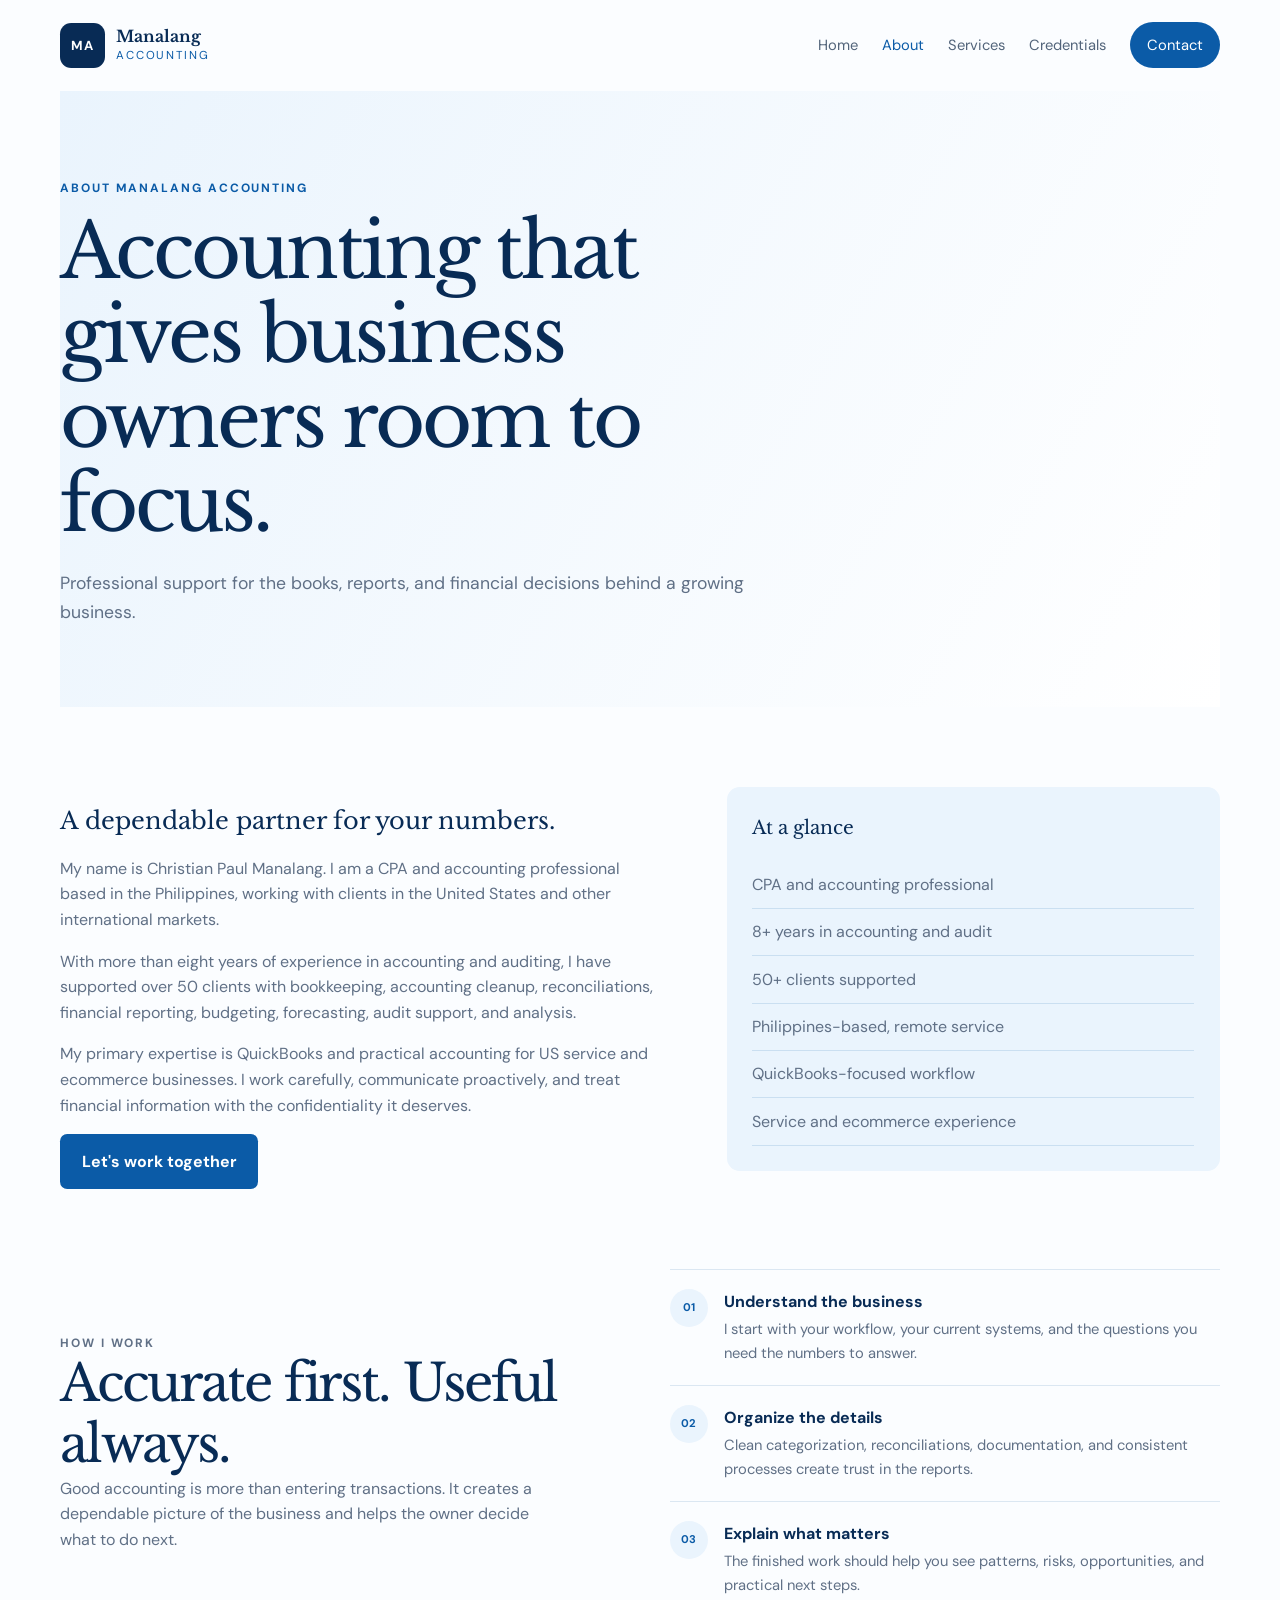
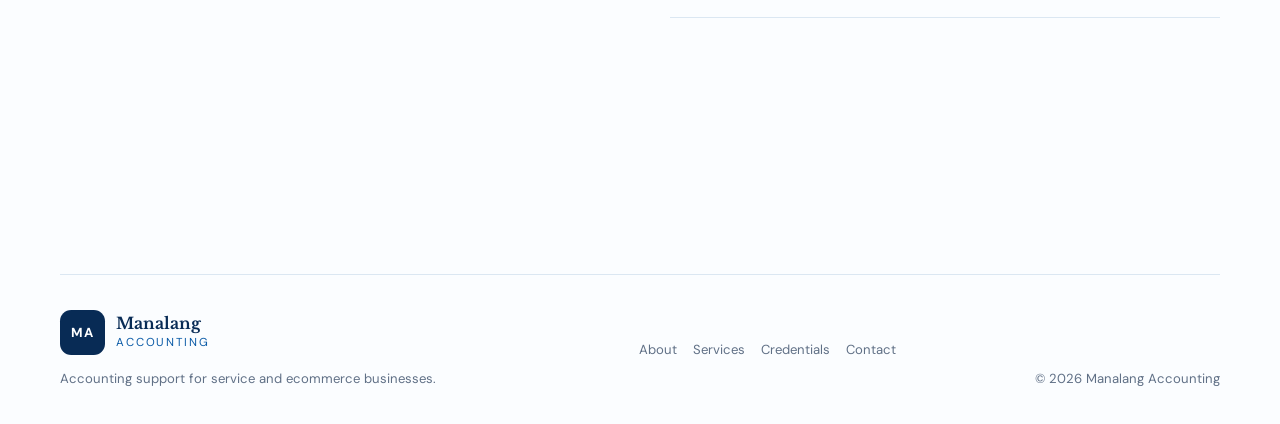
==== about.html @ b8c17df4 "Add credentials and services pages, update index and styles for improved branding and layout" ====
<!doctype html><html lang="en"><head><meta charset="utf-8"><meta name="viewport" content="width=device-width, initial-scale=1"><meta name="description" content="Learn about Christian Paul Manalang, a CPA and accounting professional serving businesses across the US and internationally."><title>About | Manalang Accounting</title><link rel="preconnect" href="https://fonts.googleapis.com"><link rel="preconnect" href="https://fonts.gstatic.com" crossorigin><link href="https://fonts.googleapis.com/css2?family=DM+Sans:wght@400;500;600;700&family=Libre+Baskerville:wght@400;700&display=swap" rel="stylesheet"><link rel="stylesheet" href="./styles.css"></head><body><header class="site-header"><a class="brand" href="./index.html"><span class="brand-mark">MA</span><span><strong>Manalang</strong><small>Accounting</small></span></a><nav class="site-nav" aria-label="Main navigation"><a href="./index.html">Home</a><a class="active" href="./about.html">About</a><a href="./services.html">Services</a><a href="./credentials.html">Credentials</a><a class="nav-cta" href="./contact.html">Contact</a></nav></header><main><section class="page-hero"><p class="eyebrow">About Manalang Accounting</p><h1>Accounting that gives business owners room to focus.</h1><p>Professional support for the books, reports, and financial decisions behind a growing business.</p></section><section class="page-content"><div class="content-grid"><div><h2>A dependable partner for your numbers.</h2><p>My name is Christian Paul Manalang. I am a CPA and accounting professional based in the Philippines, working with clients in the United States and other international markets.</p><p>With more than eight years of experience in accounting and auditing, I have supported over 50 clients with bookkeeping, accounting cleanup, reconciliations, financial reporting, budgeting, forecasting, audit support, and analysis.</p><p>My primary expertise is QuickBooks and practical accounting for US service and ecommerce businesses. I work carefully, communicate proactively, and treat financial information with the confidentiality it deserves.</p><a class="button button-primary" href="./contact.html">Let's work together</a></div><aside class="info-panel"><h3>At a glance</h3><ul class="plain-list"><li>CPA and accounting professional</li><li>8+ years in accounting and audit</li><li>50+ clients supported</li><li>Philippines-based, remote service</li><li>QuickBooks-focused workflow</li><li>Service and ecommerce experience</li></ul></aside></div><div class="feature-section"><div class="feature-copy"><p class="eyebrow">How I work</p><h2>Accurate first. Useful always.</h2><p>Good accounting is more than entering transactions. It creates a dependable picture of the business and helps the owner decide what to do next.</p></div><div class="feature-list"><div><span class="feature-icon">01</span><div><h3>Understand the business</h3><p>I start with your workflow, your current systems, and the questions you need the numbers to answer.</p></div></div><div><span class="feature-icon">02</span><div><h3>Organize the details</h3><p>Clean categorization, reconciliations, documentation, and consistent processes create trust in the reports.</p></div></div><div><span class="feature-icon">03</span><div><h3>Explain what matters</h3><p>The finished work should help you see patterns, risks, opportunities, and practical next steps.</p></div></div></div></div></section></main><footer class="site-footer"><div><a class="brand footer-brand" href="./index.html"><span class="brand-mark">MA</span><span><strong>Manalang</strong><small>Accounting</small></span></a><p>Accounting support for service and ecommerce businesses.</p></div><div class="footer-links"><a href="./about.html">About</a><a href="./services.html">Services</a><a href="./credentials.html">Credentials</a><a href="./contact.html">Contact</a></div><p class="copyright">&#169; 2026 Manalang Accounting</p></footer></body></html>
---- styles.css ----
:root{--navy:#082b55;--blue:#0b5ba7;--sky:#eaf4fd;--ink:#14253a;--muted:#607086;--line:#dbe7f2;--white:#fff;--gold:#e6b65c;--shadow:0 18px 50px rgba(21,69,112,.12)}
*{box-sizing:border-box}html{scroll-behavior:smooth}body{margin:0;color:var(--ink);background:#fbfdff;font-family:"DM Sans",sans-serif;line-height:1.6}a{color:inherit;text-decoration:none}img{display:block;max-width:100%}.site-header,main,.site-footer{width:min(1160px,calc(100% - 2rem));margin:0 auto}.site-header{display:flex;align-items:center;justify-content:space-between;gap:2rem;padding:1.4rem 0;position:relative;z-index:2}.brand{display:flex;align-items:center;gap:.7rem;color:var(--navy)}.brand-mark{display:grid;place-items:center;width:2.8rem;height:2.8rem;border-radius:.7rem;background:var(--navy);color:white;font-size:.82rem;font-weight:700;letter-spacing:.04em}.brand strong,.brand small{display:block;line-height:1.1}.brand strong{font-family:"Libre Baskerville",serif;font-size:1rem}.brand small{font-size:.72rem;letter-spacing:.16em;text-transform:uppercase;color:var(--blue);margin-top:.3rem}.site-nav{display:flex;align-items:center;gap:1.5rem;color:#52647a;font-size:.92rem}.site-nav a:hover,.site-nav a.active{color:var(--blue)}.site-nav .nav-cta{background:var(--blue);color:white;padding:.7rem 1.05rem;border-radius:999px}.eyebrow{margin:0 0 .75rem;color:var(--blue);font-size:.75rem;font-weight:700;letter-spacing:.16em;text-transform:uppercase}.hero{display:grid;grid-template-columns:1.05fr .95fr;gap:5rem;align-items:center;min-height:650px;padding:4rem 0}.hero h1,.section-intro h2,.feature-copy h2,.cta-section h2,.page-hero h1{font-family:"Libre Baskerville",serif;font-weight:400;line-height:1.1;letter-spacing:-.04em;color:var(--navy);margin:.2rem 0 1.35rem}.hero h1{font-size:clamp(3rem,6vw,5.5rem);max-width:10ch}.hero-lede{max-width:54ch;color:var(--muted);font-size:1.1rem}.actions{display:flex;align-items:center;gap:1.4rem;margin:2rem 0}.button{display:inline-flex;justify-content:center;align-items:center;padding:.9rem 1.35rem;border-radius:.45rem;font-weight:700;transition:transform .2s,box-shadow .2s}.button:hover{transform:translateY(-2px);box-shadow:0 8px 20px rgba(11,91,167,.2)}.button-primary{background:var(--blue);color:white}.button-light{background:white;color:var(--navy)}.text-link{color:var(--blue);font-weight:700}.text-link span{margin-left:.35rem}.stat-row{display:flex;gap:2rem;margin-top:3rem}.stat-row strong{display:block;color:var(--navy);font-family:"Libre Baskerville",serif;font-size:1.7rem}.stat-row span{display:block;max-width:115px;color:var(--muted);font-size:.78rem;line-height:1.35}.hero-visual{position:relative;min-height:520px;border-radius:1.2rem;background:linear-gradient(145deg,#dff0fc,#b8dbf3);overflow:hidden}.hero-visual:before{content:"";position:absolute;inset:1.2rem;border:1px solid rgba(255,255,255,.7);border-radius:.8rem}.hero-visual img{position:absolute;right:4%;bottom:0;width:90%;height:96%;object-fit:cover;object-position:center top;mix-blend-mode:multiply;filter:saturate(.9)}.hero-glow{position:absolute;width:20rem;height:20rem;right:-4rem;top:-4rem;border-radius:50%;background:rgba(255,255,255,.55)}.hero-note{position:absolute;left:1.4rem;bottom:1.4rem;display:flex;gap:.75rem;align-items:flex-start;width:min(310px,calc(100% - 2.8rem));padding:1rem;background:rgba(255,255,255,.92);border-radius:.65rem;box-shadow:var(--shadow)}.note-dot{width:.65rem;height:.65rem;flex:none;margin-top:.35rem;border-radius:50%;background:var(--gold)}.hero-note strong,.hero-note small{display:block}.hero-note strong{font-size:.85rem;color:var(--navy)}.hero-note small{margin-top:.2rem;color:var(--muted);font-size:.75rem}.trust-band{border-top:1px solid var(--line);border-bottom:1px solid var(--line);padding:1.4rem 0;display:flex;justify-content:space-between;gap:2rem;align-items:center}.trust-band p{margin:0;color:var(--muted);font-size:.82rem}.trust-band div{display:flex;gap:2rem;flex-wrap:wrap;color:#7b8da1;font-weight:700}.section-block{padding:8rem 0 4rem}.section-intro{display:grid;grid-template-columns:1fr 1.25fr 1fr;gap:2rem;align-items:end;margin-bottom:2.2rem}.section-intro h2,.feature-copy h2,.cta-section h2{font-size:clamp(2rem,4vw,3.4rem);margin:0;max-width:14ch}.section-intro>p:last-child,.feature-copy>p{color:var(--muted);margin:0}.card-grid{display:grid;gap:1rem}.three-up{grid-template-columns:repeat(3,1fr)}.service-card{position:relative;padding:1.55rem;border:1px solid var(--line);border-radius:.75rem;background:white;box-shadow:0 7px 24px rgba(40,89,133,.04);transition:transform .2s,box-shadow .2s}.service-card:hover{transform:translateY(-4px);box-shadow:var(--shadow)}.card-number{color:var(--gold);font-size:.75rem;font-weight:700;letter-spacing:.12em}.service-card h3{margin:2.5rem 0 .6rem;color:var(--navy);font-family:"Libre Baskerville",serif;font-size:1.25rem;font-weight:400}.service-card p,.feature-list p{color:var(--muted);font-size:.92rem}.card-arrow{display:block;margin-top:1.5rem;color:var(--blue);font-size:1.4rem}.feature-section{display:grid;grid-template-columns:.95fr 1.05fr;gap:7rem;align-items:center;padding:5rem 0 8rem}.feature-list>div{display:flex;gap:1rem;padding:1.2rem 0;border-bottom:1px solid var(--line)}.feature-list>div:first-child{border-top:1px solid var(--line)}.feature-icon{display:grid;place-items:center;flex:none;width:2.4rem;height:2.4rem;background:var(--sky);color:var(--blue);border-radius:50%;font-size:.7rem;font-weight:700}.feature-list h3{margin:0;color:var(--navy);font-size:1rem}.feature-list p{margin:.25rem 0 0}.cta-section{display:flex;align-items:center;justify-content:space-between;gap:2rem;padding:3rem 3.5rem;margin-bottom:6rem;border-radius:1rem;background:var(--navy);color:white}.cta-section h2{color:white;margin-bottom:0}.site-footer{display:grid;grid-template-columns:1.5fr 1fr auto;gap:2rem;padding:2.2rem 0;border-top:1px solid var(--line);color:var(--muted);font-size:.82rem}.footer-brand{color:var(--navy)}.footer-brand+.footer-brand{}.site-footer p{margin:.8rem 0 0}.footer-links{display:flex;gap:1rem;align-items:center;flex-wrap:wrap}.footer-links a:hover{color:var(--blue)}.copyright{align-self:end;text-align:right}.page-hero{padding:5.5rem 0 4rem;background:linear-gradient(120deg,var(--sky),#fff)}.page-hero h1{font-size:clamp(2.8rem,6vw,5rem);max-width:11ch}.page-hero p:last-child{max-width:58ch;color:var(--muted);font-size:1.1rem}.page-content{padding:5rem 0 8rem}.content-grid{display:grid;grid-template-columns:1.1fr .9fr;gap:4rem;align-items:start}.content-grid h2,.page-content h2{font-family:"Libre Baskerville",serif;color:var(--navy);font-weight:400;line-height:1.2}.content-grid p,.page-content p{color:var(--muted)}.info-panel{padding:1.6rem;background:var(--sky);border-radius:.8rem}.info-panel h3{margin-top:0;color:var(--navy);font-family:"Libre Baskerville",serif;font-weight:400}.plain-list{padding:0;margin:0;list-style:none}.plain-list li{padding:.65rem 0;border-bottom:1px solid rgba(11,91,167,.14);color:var(--muted)}.service-detail{display:grid;grid-template-columns:repeat(2,1fr);gap:1rem;margin-top:2rem}.service-detail article{padding:1.5rem;border:1px solid var(--line);border-radius:.7rem;background:white}.service-detail h3{color:var(--navy);margin-top:0;font-family:"Libre Baskerville",serif;font-weight:400}.service-detail p{margin-bottom:0}.credentials-grid{display:grid;grid-template-columns:repeat(2,1fr);gap:1rem}.credential-card{padding:1.5rem;border:1px solid var(--line);border-radius:.7rem;background:white}.credential-card img{width:150px;height:100px;object-fit:contain;object-position:left center;margin-bottom:1rem}.credential-card h3{margin:.2rem 0;color:var(--navy);font-family:"Libre Baskerville",serif;font-weight:400}.credential-card p{font-size:.9rem;color:var(--muted)}.credential-card a{color:var(--blue);font-weight:700;font-size:.9rem}.contact-layout{display:grid;grid-template-columns:1fr 1fr;gap:2rem}.contact-box{padding:2rem;background:var(--navy);border-radius:1rem;color:white}.contact-box h2{color:white;font-family:"Libre Baskerville",serif;font-weight:400}.contact-box p{color:rgba(255,255,255,.75)}.contact-details{margin:2rem 0 0;padding:0;list-style:none}.contact-details li{padding:.75rem 0;border-bottom:1px solid rgba(255,255,255,.16)}.contact-details strong{display:block;color:var(--gold);font-size:.72rem;letter-spacing:.13em;text-transform:uppercase}.contact-details a{color:white}.contact-steps{padding:1rem 0}.contact-steps div{display:flex;gap:1rem;padding:1rem 0;border-bottom:1px solid var(--line)}.contact-steps b{color:var(--blue)}.contact-steps p{margin:0}.contact-steps strong{color:var(--navy)}@media(max-width:800px){.site-header{align-items:flex-start;flex-direction:column}.site-nav{gap:.8rem;flex-wrap:wrap}.hero,.content-grid,.contact-layout,.feature-section{grid-template-columns:1fr;gap:2rem}.hero{padding-top:2rem}.hero-visual{min-height:430px}.section-intro{grid-template-columns:1fr;gap:.8rem}.three-up,.credentials-grid,.service-detail{grid-template-columns:1fr}.feature-section{padding:4rem 0 6rem}.cta-section{align-items:flex-start;flex-direction:column;padding:2rem}.site-footer{grid-template-columns:1fr}.copyright{text-align:left}.trust-band{align-items:flex-start;flex-direction:column}}@media(max-width:520px){.site-header,main,.site-footer{width:min(100% - 1.25rem,1160px)}.site-nav{font-size:.82rem}.site-nav .nav-cta{padding:.55rem .8rem}.stat-row{gap:1rem}.stat-row span{font-size:.7rem}.hero h1{font-size:2.9rem}.hero-visual{min-height:360px}}
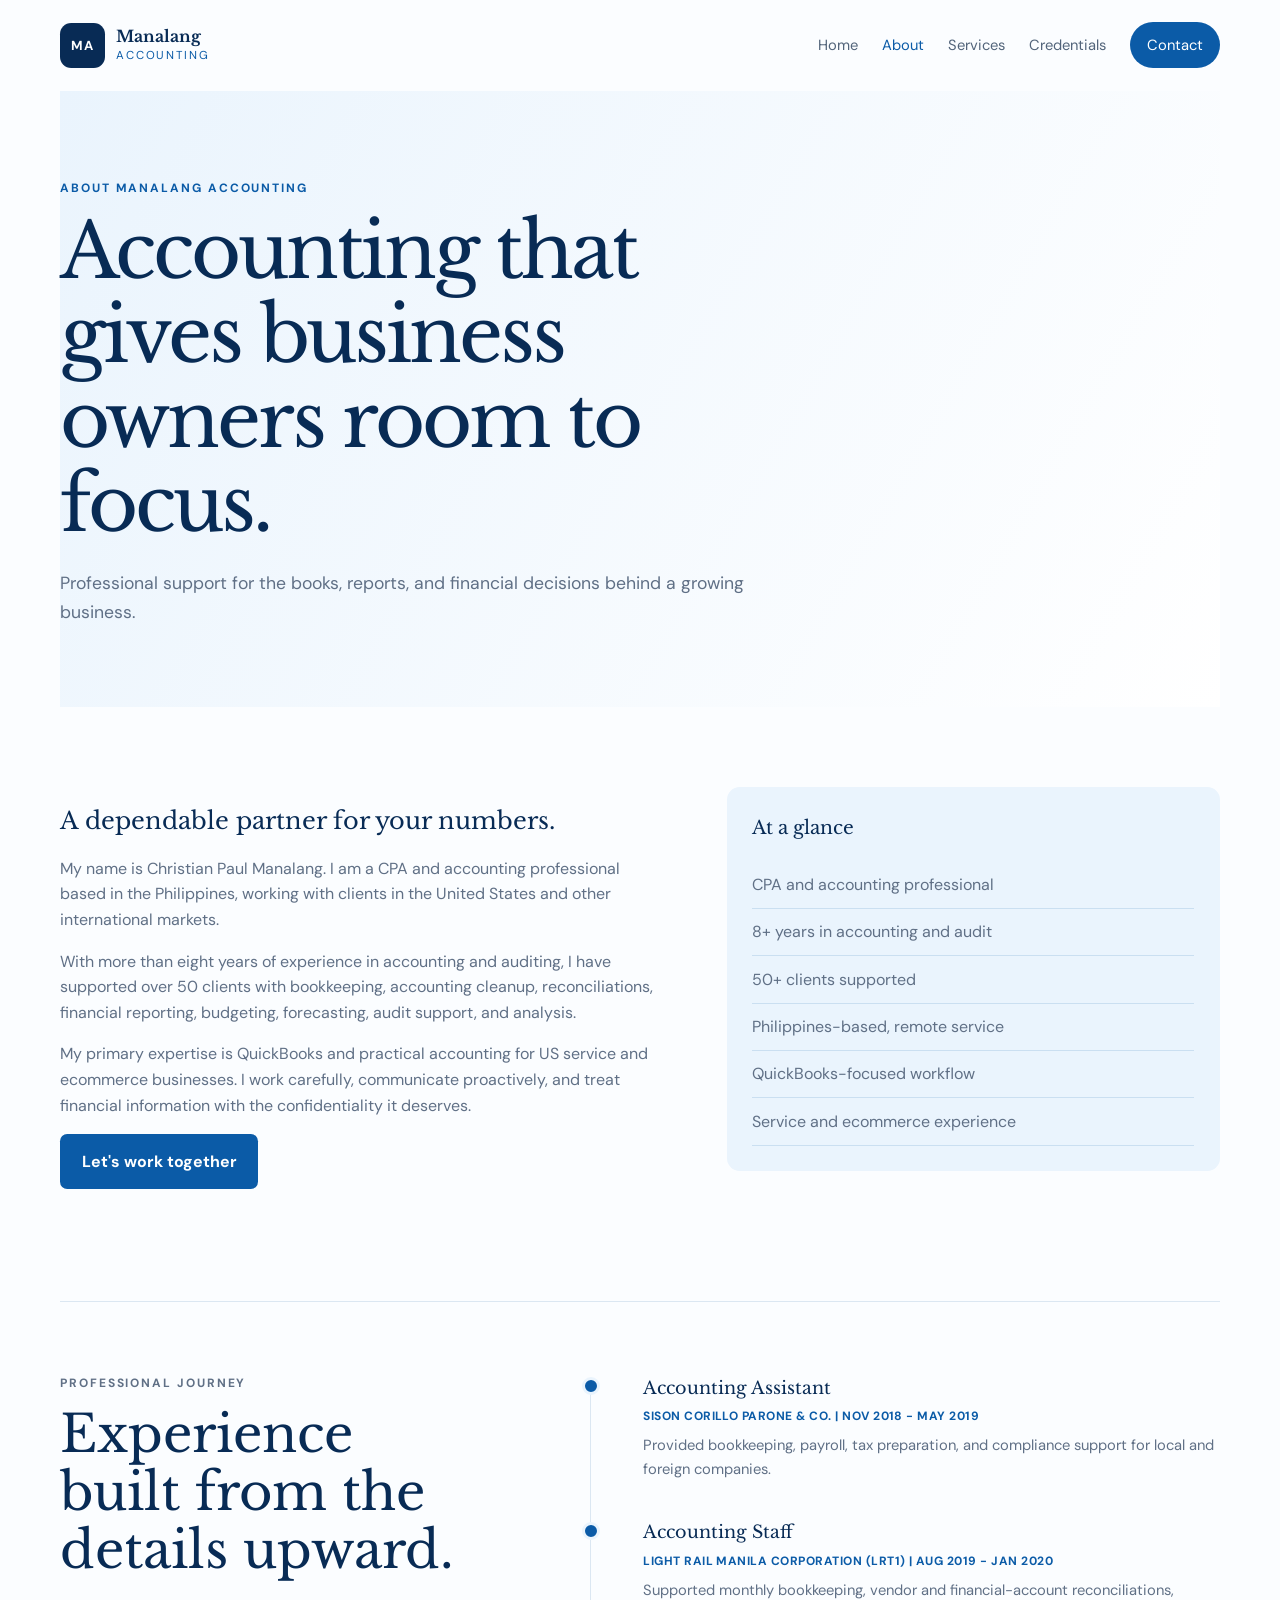
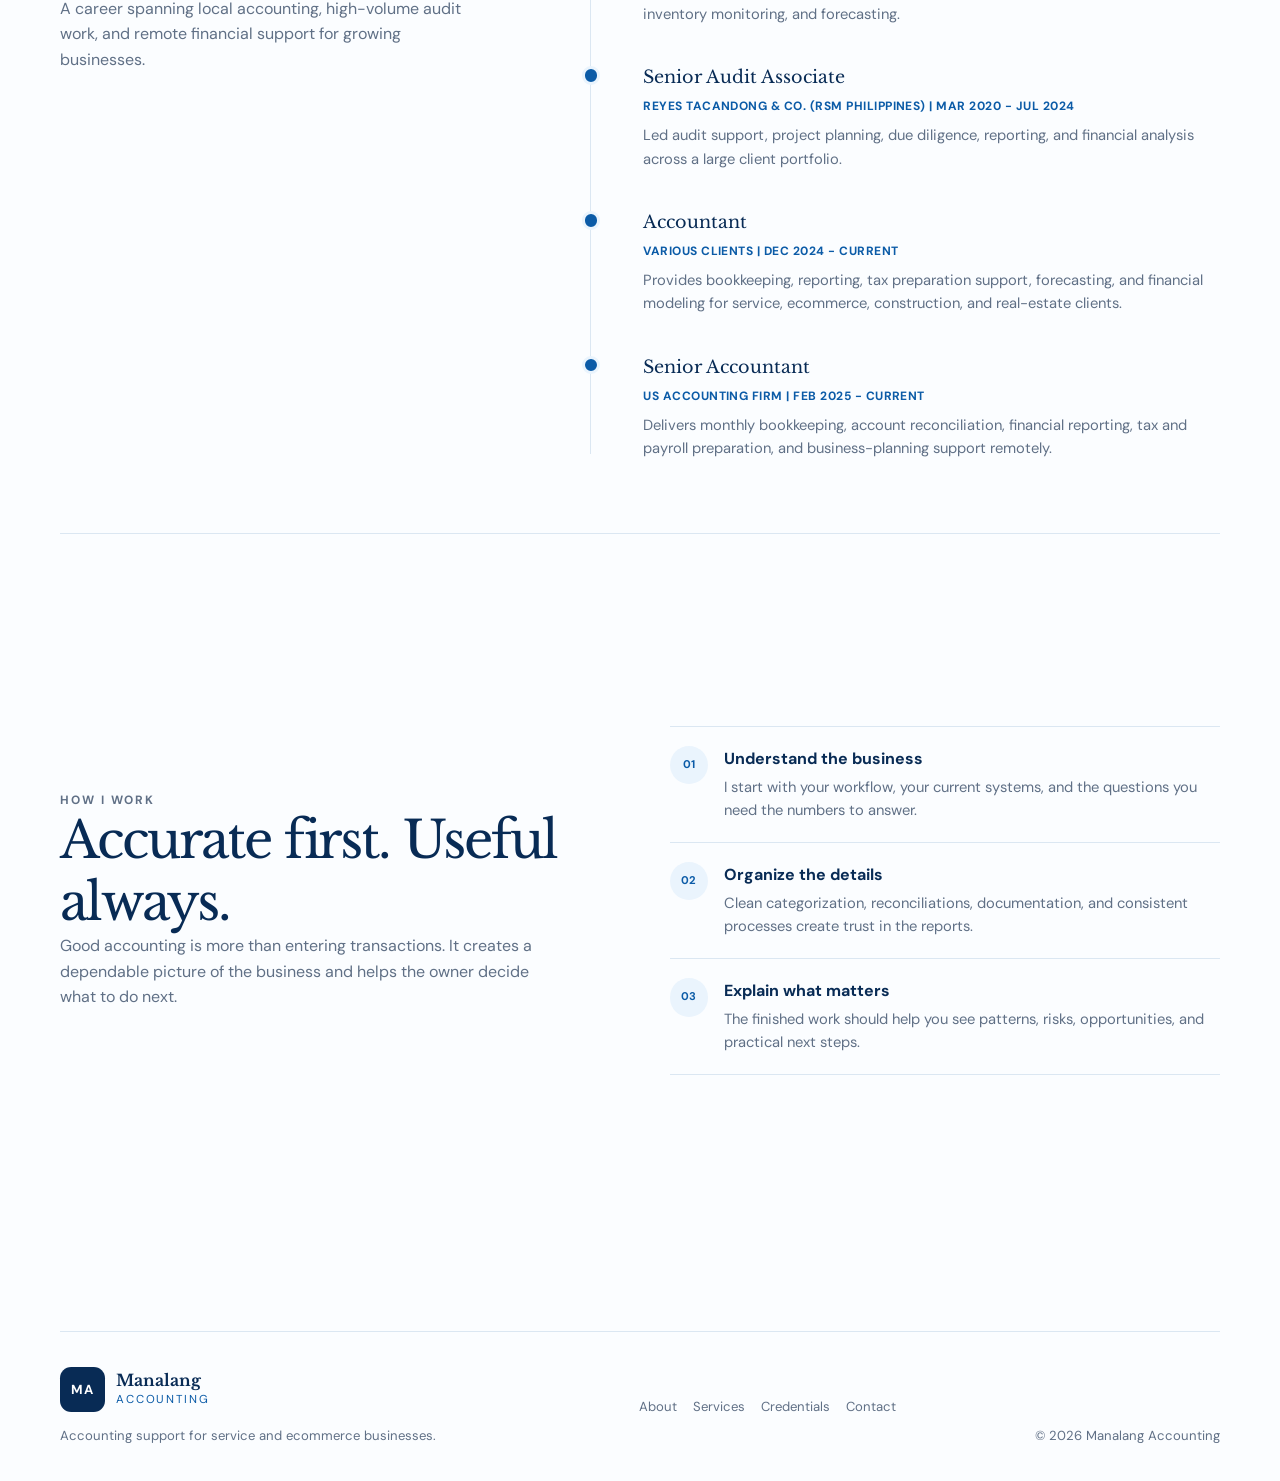
==== commit 4cffdcab: "Add professional journey and FAQ sections with corresponding styles for improved user experience" ====
--- a/about.html
+++ b/about.html
@@ -1 +1,114 @@
-<!doctype html><html lang="en"><head><meta charset="utf-8"><meta name="viewport" content="width=device-width, initial-scale=1"><meta name="description" content="Learn about Christian Paul Manalang, a CPA and accounting professional serving businesses across the US and internationally."><title>About | Manalang Accounting</title><link rel="preconnect" href="https://fonts.googleapis.com"><link rel="preconnect" href="https://fonts.gstatic.com" crossorigin><link href="https://fonts.googleapis.com/css2?family=DM+Sans:wght@400;500;600;700&family=Libre+Baskerville:wght@400;700&display=swap" rel="stylesheet"><link rel="stylesheet" href="./styles.css"></head><body><header class="site-header"><a class="brand" href="./index.html"><span class="brand-mark">MA</span><span><strong>Manalang</strong><small>Accounting</small></span></a><nav class="site-nav" aria-label="Main navigation"><a href="./index.html">Home</a><a class="active" href="./about.html">About</a><a href="./services.html">Services</a><a href="./credentials.html">Credentials</a><a class="nav-cta" href="./contact.html">Contact</a></nav></header><main><section class="page-hero"><p class="eyebrow">About Manalang Accounting</p><h1>Accounting that gives business owners room to focus.</h1><p>Professional support for the books, reports, and financial decisions behind a growing business.</p></section><section class="page-content"><div class="content-grid"><div><h2>A dependable partner for your numbers.</h2><p>My name is Christian Paul Manalang. I am a CPA and accounting professional based in the Philippines, working with clients in the United States and other international markets.</p><p>With more than eight years of experience in accounting and auditing, I have supported over 50 clients with bookkeeping, accounting cleanup, reconciliations, financial reporting, budgeting, forecasting, audit support, and analysis.</p><p>My primary expertise is QuickBooks and practical accounting for US service and ecommerce businesses. I work carefully, communicate proactively, and treat financial information with the confidentiality it deserves.</p><a class="button button-primary" href="./contact.html">Let's work together</a></div><aside class="info-panel"><h3>At a glance</h3><ul class="plain-list"><li>CPA and accounting professional</li><li>8+ years in accounting and audit</li><li>50+ clients supported</li><li>Philippines-based, remote service</li><li>QuickBooks-focused workflow</li><li>Service and ecommerce experience</li></ul></aside></div><div class="feature-section"><div class="feature-copy"><p class="eyebrow">How I work</p><h2>Accurate first. Useful always.</h2><p>Good accounting is more than entering transactions. It creates a dependable picture of the business and helps the owner decide what to do next.</p></div><div class="feature-list"><div><span class="feature-icon">01</span><div><h3>Understand the business</h3><p>I start with your workflow, your current systems, and the questions you need the numbers to answer.</p></div></div><div><span class="feature-icon">02</span><div><h3>Organize the details</h3><p>Clean categorization, reconciliations, documentation, and consistent processes create trust in the reports.</p></div></div><div><span class="feature-icon">03</span><div><h3>Explain what matters</h3><p>The finished work should help you see patterns, risks, opportunities, and practical next steps.</p></div></div></div></div></section></main><footer class="site-footer"><div><a class="brand footer-brand" href="./index.html"><span class="brand-mark">MA</span><span><strong>Manalang</strong><small>Accounting</small></span></a><p>Accounting support for service and ecommerce businesses.</p></div><div class="footer-links"><a href="./about.html">About</a><a href="./services.html">Services</a><a href="./credentials.html">Credentials</a><a href="./contact.html">Contact</a></div><p class="copyright">&#169; 2026 Manalang Accounting</p></footer></body></html>
+<!doctype html>
+<html lang="en">
+
+<head>
+    <meta charset="utf-8">
+    <meta name="viewport" content="width=device-width, initial-scale=1">
+    <meta name="description"
+        content="Learn about Christian Paul Manalang, a CPA and accounting professional serving businesses across the US and internationally.">
+    <title>About | Manalang Accounting</title>
+    <link rel="preconnect" href="https://fonts.googleapis.com">
+    <link rel="preconnect" href="https://fonts.gstatic.com" crossorigin>
+    <link
+        href="https://fonts.googleapis.com/css2?family=DM+Sans:wght@400;500;600;700&family=Libre+Baskerville:wght@400;700&display=swap"
+        rel="stylesheet">
+    <link rel="stylesheet" href="./styles.css">
+    <link rel="stylesheet" href="./button-fix.css">
+    <link rel="stylesheet" href="./journey-faq.css">
+    <link rel="stylesheet" href="./timeline-facts.css">
+</head>
+
+<body>
+    <header class="site-header"><a class="brand" href="./index.html"><span
+                class="brand-mark">MA</span><span><strong>Manalang</strong><small>Accounting</small></span></a>
+        <nav class="site-nav" aria-label="Main navigation"><a href="./index.html">Home</a><a class="active"
+                href="./about.html">About</a><a href="./services.html">Services</a><a
+                href="./credentials.html">Credentials</a><a class="nav-cta" href="./contact.html">Contact</a></nav>
+    </header>
+    <main>
+        <section class="page-hero">
+            <p class="eyebrow">About Manalang Accounting</p>
+            <h1>Accounting that gives business owners room to focus.</h1>
+            <p>Professional support for the books, reports, and financial decisions behind a growing business.</p>
+        </section>
+        <section class="page-content">
+            <div class="content-grid">
+                <div>
+                    <h2>A dependable partner for your numbers.</h2>
+                    <p>My name is Christian Paul Manalang. I am a CPA and accounting professional based in the
+                        Philippines, working with clients in the United States and other international markets.</p>
+                    <p>With more than eight years of experience in accounting and auditing, I have supported over 50
+                        clients with bookkeeping, accounting cleanup, reconciliations, financial reporting, budgeting,
+                        forecasting, audit support, and analysis.</p>
+                    <p>My primary expertise is QuickBooks and practical accounting for US service and ecommerce
+                        businesses. I work carefully, communicate proactively, and treat financial information with the
+                        confidentiality it deserves.</p><a class="button button-primary" href="./contact.html">Let's
+                        work together</a>
+                </div>
+                <aside class="info-panel">
+                    <h3>At a glance</h3>
+                    <ul class="plain-list">
+                        <li>CPA and accounting professional</li>
+                        <li>8+ years in accounting and audit</li>
+                        <li>50+ clients supported</li>
+                        <li>Philippines-based, remote service</li>
+                        <li>QuickBooks-focused workflow</li>
+                        <li>Service and ecommerce experience</li>
+                    </ul>
+                </aside>
+            </div>
+            <section class="journey-section">
+                <div class="journey-heading"><p class="eyebrow">Professional journey</p><h2>Experience built from the details upward.</h2><p>A career spanning local accounting, high-volume audit work, and remote financial support for growing businesses.</p></div>
+                <ol class="timeline-list">
+                    <li><span class="timeline-step">01</span><div><h3>Accounting Assistant</h3><p class="timeline-meta">Sison Corillo Parone &amp; Co. | Nov 2018 - May 2019</p><p>Provided bookkeeping, payroll, tax preparation, and compliance support for local and foreign companies.</p></div></li>
+                    <li><span class="timeline-step">02</span><div><h3>Accounting Staff</h3><p class="timeline-meta">Light Rail Manila Corporation (LRT1) | Aug 2019 - Jan 2020</p><p>Supported monthly bookkeeping, vendor and financial-account reconciliations, inventory monitoring, and forecasting.</p></div></li>
+                    <li><span class="timeline-step">03</span><div><h3>Senior Audit Associate</h3><p class="timeline-meta">Reyes Tacandong &amp; Co. (RSM Philippines) | Mar 2020 - Jul 2024</p><p>Led audit support, project planning, due diligence, reporting, and financial analysis across a large client portfolio.</p></div></li>
+                    <li><span class="timeline-step">04</span><div><h3>Accountant</h3><p class="timeline-meta">Various clients | Dec 2024 - Current</p><p>Provides bookkeeping, reporting, tax preparation support, forecasting, and financial modeling for service, ecommerce, construction, and real-estate clients.</p></div></li>
+                    <li><span class="timeline-step">05</span><div><h3>Senior Accountant</h3><p class="timeline-meta">US Accounting Firm | Feb 2025 - Current</p><p>Delivers monthly bookkeeping, account reconciliation, financial reporting, tax and payroll preparation, and business-planning support remotely.</p></div></li>
+                </ol>
+            </section>
+            <div class="feature-section">
+                <div class="feature-copy">
+                    <p class="eyebrow">How I work</p>
+                    <h2>Accurate first. Useful always.</h2>
+                    <p>Good accounting is more than entering transactions. It creates a dependable picture of the
+                        business and helps the owner decide what to do next.</p>
+                </div>
+                <div class="feature-list">
+                    <div><span class="feature-icon">01</span>
+                        <div>
+                            <h3>Understand the business</h3>
+                            <p>I start with your workflow, your current systems, and the questions you need the numbers
+                                to answer.</p>
+                        </div>
+                    </div>
+                    <div><span class="feature-icon">02</span>
+                        <div>
+                            <h3>Organize the details</h3>
+                            <p>Clean categorization, reconciliations, documentation, and consistent processes create
+                                trust in the reports.</p>
+                        </div>
+                    </div>
+                    <div><span class="feature-icon">03</span>
+                        <div>
+                            <h3>Explain what matters</h3>
+                            <p>The finished work should help you see patterns, risks, opportunities, and practical next
+                                steps.</p>
+                        </div>
+                    </div>
+                </div>
+            </div>
+        </section>
+    </main>
+    <footer class="site-footer">
+        <div><a class="brand footer-brand" href="./index.html"><span
+                    class="brand-mark">MA</span><span><strong>Manalang</strong><small>Accounting</small></span></a>
+            <p>Accounting support for service and ecommerce businesses.</p>
+        </div>
+        <div class="footer-links"><a href="./about.html">About</a><a href="./services.html">Services</a><a
+                href="./credentials.html">Credentials</a><a href="./contact.html">Contact</a></div>
+        <p class="copyright">&#169; 2026 Manalang Accounting</p>
+    </footer>
+</body>
+
+</html>
--- a/styles.css
+++ b/styles.css
@@ -1,2 +1,784 @@
-:root{--navy:#082b55;--blue:#0b5ba7;--sky:#eaf4fd;--ink:#14253a;--muted:#607086;--line:#dbe7f2;--white:#fff;--gold:#e6b65c;--shadow:0 18px 50px rgba(21,69,112,.12)}
-*{box-sizing:border-box}html{scroll-behavior:smooth}body{margin:0;color:var(--ink);background:#fbfdff;font-family:"DM Sans",sans-serif;line-height:1.6}a{color:inherit;text-decoration:none}img{display:block;max-width:100%}.site-header,main,.site-footer{width:min(1160px,calc(100% - 2rem));margin:0 auto}.site-header{display:flex;align-items:center;justify-content:space-between;gap:2rem;padding:1.4rem 0;position:relative;z-index:2}.brand{display:flex;align-items:center;gap:.7rem;color:var(--navy)}.brand-mark{display:grid;place-items:center;width:2.8rem;height:2.8rem;border-radius:.7rem;background:var(--navy);color:white;font-size:.82rem;font-weight:700;letter-spacing:.04em}.brand strong,.brand small{display:block;line-height:1.1}.brand strong{font-family:"Libre Baskerville",serif;font-size:1rem}.brand small{font-size:.72rem;letter-spacing:.16em;text-transform:uppercase;color:var(--blue);margin-top:.3rem}.site-nav{display:flex;align-items:center;gap:1.5rem;color:#52647a;font-size:.92rem}.site-nav a:hover,.site-nav a.active{color:var(--blue)}.site-nav .nav-cta{background:var(--blue);color:white;padding:.7rem 1.05rem;border-radius:999px}.eyebrow{margin:0 0 .75rem;color:var(--blue);font-size:.75rem;font-weight:700;letter-spacing:.16em;text-transform:uppercase}.hero{display:grid;grid-template-columns:1.05fr .95fr;gap:5rem;align-items:center;min-height:650px;padding:4rem 0}.hero h1,.section-intro h2,.feature-copy h2,.cta-section h2,.page-hero h1{font-family:"Libre Baskerville",serif;font-weight:400;line-height:1.1;letter-spacing:-.04em;color:var(--navy);margin:.2rem 0 1.35rem}.hero h1{font-size:clamp(3rem,6vw,5.5rem);max-width:10ch}.hero-lede{max-width:54ch;color:var(--muted);font-size:1.1rem}.actions{display:flex;align-items:center;gap:1.4rem;margin:2rem 0}.button{display:inline-flex;justify-content:center;align-items:center;padding:.9rem 1.35rem;border-radius:.45rem;font-weight:700;transition:transform .2s,box-shadow .2s}.button:hover{transform:translateY(-2px);box-shadow:0 8px 20px rgba(11,91,167,.2)}.button-primary{background:var(--blue);color:white}.button-light{background:white;color:var(--navy)}.text-link{color:var(--blue);font-weight:700}.text-link span{margin-left:.35rem}.stat-row{display:flex;gap:2rem;margin-top:3rem}.stat-row strong{display:block;color:var(--navy);font-family:"Libre Baskerville",serif;font-size:1.7rem}.stat-row span{display:block;max-width:115px;color:var(--muted);font-size:.78rem;line-height:1.35}.hero-visual{position:relative;min-height:520px;border-radius:1.2rem;background:linear-gradient(145deg,#dff0fc,#b8dbf3);overflow:hidden}.hero-visual:before{content:"";position:absolute;inset:1.2rem;border:1px solid rgba(255,255,255,.7);border-radius:.8rem}.hero-visual img{position:absolute;right:4%;bottom:0;width:90%;height:96%;object-fit:cover;object-position:center top;mix-blend-mode:multiply;filter:saturate(.9)}.hero-glow{position:absolute;width:20rem;height:20rem;right:-4rem;top:-4rem;border-radius:50%;background:rgba(255,255,255,.55)}.hero-note{position:absolute;left:1.4rem;bottom:1.4rem;display:flex;gap:.75rem;align-items:flex-start;width:min(310px,calc(100% - 2.8rem));padding:1rem;background:rgba(255,255,255,.92);border-radius:.65rem;box-shadow:var(--shadow)}.note-dot{width:.65rem;height:.65rem;flex:none;margin-top:.35rem;border-radius:50%;background:var(--gold)}.hero-note strong,.hero-note small{display:block}.hero-note strong{font-size:.85rem;color:var(--navy)}.hero-note small{margin-top:.2rem;color:var(--muted);font-size:.75rem}.trust-band{border-top:1px solid var(--line);border-bottom:1px solid var(--line);padding:1.4rem 0;display:flex;justify-content:space-between;gap:2rem;align-items:center}.trust-band p{margin:0;color:var(--muted);font-size:.82rem}.trust-band div{display:flex;gap:2rem;flex-wrap:wrap;color:#7b8da1;font-weight:700}.section-block{padding:8rem 0 4rem}.section-intro{display:grid;grid-template-columns:1fr 1.25fr 1fr;gap:2rem;align-items:end;margin-bottom:2.2rem}.section-intro h2,.feature-copy h2,.cta-section h2{font-size:clamp(2rem,4vw,3.4rem);margin:0;max-width:14ch}.section-intro>p:last-child,.feature-copy>p{color:var(--muted);margin:0}.card-grid{display:grid;gap:1rem}.three-up{grid-template-columns:repeat(3,1fr)}.service-card{position:relative;padding:1.55rem;border:1px solid var(--line);border-radius:.75rem;background:white;box-shadow:0 7px 24px rgba(40,89,133,.04);transition:transform .2s,box-shadow .2s}.service-card:hover{transform:translateY(-4px);box-shadow:var(--shadow)}.card-number{color:var(--gold);font-size:.75rem;font-weight:700;letter-spacing:.12em}.service-card h3{margin:2.5rem 0 .6rem;color:var(--navy);font-family:"Libre Baskerville",serif;font-size:1.25rem;font-weight:400}.service-card p,.feature-list p{color:var(--muted);font-size:.92rem}.card-arrow{display:block;margin-top:1.5rem;color:var(--blue);font-size:1.4rem}.feature-section{display:grid;grid-template-columns:.95fr 1.05fr;gap:7rem;align-items:center;padding:5rem 0 8rem}.feature-list>div{display:flex;gap:1rem;padding:1.2rem 0;border-bottom:1px solid var(--line)}.feature-list>div:first-child{border-top:1px solid var(--line)}.feature-icon{display:grid;place-items:center;flex:none;width:2.4rem;height:2.4rem;background:var(--sky);color:var(--blue);border-radius:50%;font-size:.7rem;font-weight:700}.feature-list h3{margin:0;color:var(--navy);font-size:1rem}.feature-list p{margin:.25rem 0 0}.cta-section{display:flex;align-items:center;justify-content:space-between;gap:2rem;padding:3rem 3.5rem;margin-bottom:6rem;border-radius:1rem;background:var(--navy);color:white}.cta-section h2{color:white;margin-bottom:0}.site-footer{display:grid;grid-template-columns:1.5fr 1fr auto;gap:2rem;padding:2.2rem 0;border-top:1px solid var(--line);color:var(--muted);font-size:.82rem}.footer-brand{color:var(--navy)}.footer-brand+.footer-brand{}.site-footer p{margin:.8rem 0 0}.footer-links{display:flex;gap:1rem;align-items:center;flex-wrap:wrap}.footer-links a:hover{color:var(--blue)}.copyright{align-self:end;text-align:right}.page-hero{padding:5.5rem 0 4rem;background:linear-gradient(120deg,var(--sky),#fff)}.page-hero h1{font-size:clamp(2.8rem,6vw,5rem);max-width:11ch}.page-hero p:last-child{max-width:58ch;color:var(--muted);font-size:1.1rem}.page-content{padding:5rem 0 8rem}.content-grid{display:grid;grid-template-columns:1.1fr .9fr;gap:4rem;align-items:start}.content-grid h2,.page-content h2{font-family:"Libre Baskerville",serif;color:var(--navy);font-weight:400;line-height:1.2}.content-grid p,.page-content p{color:var(--muted)}.info-panel{padding:1.6rem;background:var(--sky);border-radius:.8rem}.info-panel h3{margin-top:0;color:var(--navy);font-family:"Libre Baskerville",serif;font-weight:400}.plain-list{padding:0;margin:0;list-style:none}.plain-list li{padding:.65rem 0;border-bottom:1px solid rgba(11,91,167,.14);color:var(--muted)}.service-detail{display:grid;grid-template-columns:repeat(2,1fr);gap:1rem;margin-top:2rem}.service-detail article{padding:1.5rem;border:1px solid var(--line);border-radius:.7rem;background:white}.service-detail h3{color:var(--navy);margin-top:0;font-family:"Libre Baskerville",serif;font-weight:400}.service-detail p{margin-bottom:0}.credentials-grid{display:grid;grid-template-columns:repeat(2,1fr);gap:1rem}.credential-card{padding:1.5rem;border:1px solid var(--line);border-radius:.7rem;background:white}.credential-card img{width:150px;height:100px;object-fit:contain;object-position:left center;margin-bottom:1rem}.credential-card h3{margin:.2rem 0;color:var(--navy);font-family:"Libre Baskerville",serif;font-weight:400}.credential-card p{font-size:.9rem;color:var(--muted)}.credential-card a{color:var(--blue);font-weight:700;font-size:.9rem}.contact-layout{display:grid;grid-template-columns:1fr 1fr;gap:2rem}.contact-box{padding:2rem;background:var(--navy);border-radius:1rem;color:white}.contact-box h2{color:white;font-family:"Libre Baskerville",serif;font-weight:400}.contact-box p{color:rgba(255,255,255,.75)}.contact-details{margin:2rem 0 0;padding:0;list-style:none}.contact-details li{padding:.75rem 0;border-bottom:1px solid rgba(255,255,255,.16)}.contact-details strong{display:block;color:var(--gold);font-size:.72rem;letter-spacing:.13em;text-transform:uppercase}.contact-details a{color:white}.contact-steps{padding:1rem 0}.contact-steps div{display:flex;gap:1rem;padding:1rem 0;border-bottom:1px solid var(--line)}.contact-steps b{color:var(--blue)}.contact-steps p{margin:0}.contact-steps strong{color:var(--navy)}@media(max-width:800px){.site-header{align-items:flex-start;flex-direction:column}.site-nav{gap:.8rem;flex-wrap:wrap}.hero,.content-grid,.contact-layout,.feature-section{grid-template-columns:1fr;gap:2rem}.hero{padding-top:2rem}.hero-visual{min-height:430px}.section-intro{grid-template-columns:1fr;gap:.8rem}.three-up,.credentials-grid,.service-detail{grid-template-columns:1fr}.feature-section{padding:4rem 0 6rem}.cta-section{align-items:flex-start;flex-direction:column;padding:2rem}.site-footer{grid-template-columns:1fr}.copyright{text-align:left}.trust-band{align-items:flex-start;flex-direction:column}}@media(max-width:520px){.site-header,main,.site-footer{width:min(100% - 1.25rem,1160px)}.site-nav{font-size:.82rem}.site-nav .nav-cta{padding:.55rem .8rem}.stat-row{gap:1rem}.stat-row span{font-size:.7rem}.hero h1{font-size:2.9rem}.hero-visual{min-height:360px}}
+:root {
+    --navy: #082b55;
+    --blue: #0b5ba7;
+    --sky: #eaf4fd;
+    --ink: #14253a;
+    --muted: #607086;
+    --line: #dbe7f2;
+    --white: #fff;
+    --gold: #e6b65c;
+    --shadow: 0 18px 50px rgba(21, 69, 112, .12)
+}
+
+* {
+    box-sizing: border-box
+}
+
+html {
+    scroll-behavior: smooth
+}
+
+body {
+    margin: 0;
+    color: var(--ink);
+    background: #fbfdff;
+    font-family: "DM Sans", sans-serif;
+    line-height: 1.6
+}
+
+a {
+    color: inherit;
+    text-decoration: none
+}
+
+img {
+    display: block;
+    max-width: 100%
+}
+
+.site-header,
+main,
+.site-footer {
+    width: min(1160px, calc(100% - 2rem));
+    margin: 0 auto
+}
+
+.site-header {
+    display: flex;
+    align-items: center;
+    justify-content: space-between;
+    gap: 2rem;
+    padding: 1.4rem 0;
+    position: relative;
+    z-index: 2
+}
+
+.brand {
+    display: flex;
+    align-items: center;
+    gap: .7rem;
+    color: var(--navy)
+}
+
+.brand-mark {
+    display: grid;
+    place-items: center;
+    width: 2.8rem;
+    height: 2.8rem;
+    border-radius: .7rem;
+    background: var(--navy);
+    color: white;
+    font-size: .82rem;
+    font-weight: 700;
+    letter-spacing: .04em
+}
+
+.brand strong,
+.brand small {
+    display: block;
+    line-height: 1.1
+}
+
+.brand strong {
+    font-family: "Libre Baskerville", serif;
+    font-size: 1rem
+}
+
+.brand small {
+    font-size: .72rem;
+    letter-spacing: .16em;
+    text-transform: uppercase;
+    color: var(--blue);
+    margin-top: .3rem
+}
+
+.site-nav {
+    display: flex;
+    align-items: center;
+    gap: 1.5rem;
+    color: #52647a;
+    font-size: .92rem
+}
+
+.site-nav a:hover,
+.site-nav a.active {
+    color: var(--blue)
+}
+
+.site-nav .nav-cta {
+    background: var(--blue);
+    color: white;
+    padding: .7rem 1.05rem;
+    border-radius: 999px
+}
+
+.eyebrow {
+    margin: 0 0 .75rem;
+    color: var(--blue);
+    font-size: .75rem;
+    font-weight: 700;
+    letter-spacing: .16em;
+    text-transform: uppercase
+}
+
+.hero {
+    display: grid;
+    grid-template-columns: 1.05fr .95fr;
+    gap: 5rem;
+    align-items: center;
+    min-height: 650px;
+    padding: 4rem 0
+}
+
+.hero h1,
+.section-intro h2,
+.feature-copy h2,
+.cta-section h2,
+.page-hero h1 {
+    font-family: "Libre Baskerville", serif;
+    font-weight: 400;
+    line-height: 1.1;
+    letter-spacing: -.04em;
+    color: var(--navy);
+    margin: .2rem 0 1.35rem
+}
+
+.hero h1 {
+    font-size: clamp(3rem, 6vw, 5.5rem);
+    max-width: 10ch
+}
+
+.hero-lede {
+    max-width: 54ch;
+    color: var(--muted);
+    font-size: 1.1rem
+}
+
+.actions {
+    display: flex;
+    align-items: center;
+    gap: 1.4rem;
+    margin: 2rem 0
+}
+
+.button {
+    display: inline-flex;
+    justify-content: center;
+    align-items: center;
+    padding: .9rem 1.35rem;
+    border-radius: .45rem;
+    font-weight: 700;
+    transition: transform .2s, box-shadow .2s
+}
+
+.button:hover {
+    transform: translateY(-2px);
+    box-shadow: 0 8px 20px rgba(11, 91, 167, .2)
+}
+
+.button-primary {
+    background: var(--blue);
+    color: white
+}
+
+.button-light {
+    background: white;
+    color: var(--navy)
+}
+
+.text-link {
+    color: var(--blue);
+    font-weight: 700
+}
+
+.text-link span {
+    margin-left: .35rem
+}
+
+.stat-row {
+    display: flex;
+    gap: 2rem;
+    margin-top: 3rem
+}
+
+.stat-row strong {
+    display: block;
+    color: var(--navy);
+    font-family: "Libre Baskerville", serif;
+    font-size: 1.7rem
+}
+
+.stat-row span {
+    display: block;
+    max-width: 115px;
+    color: var(--muted);
+    font-size: .78rem;
+    line-height: 1.35
+}
+
+.hero-visual {
+    position: relative;
+    min-height: 520px;
+    border-radius: 1.2rem;
+    background: linear-gradient(145deg, #dff0fc, #b8dbf3);
+    overflow: hidden
+}
+
+.hero-visual:before {
+    content: "";
+    position: absolute;
+    inset: 1.2rem;
+    border: 1px solid rgba(255, 255, 255, .7);
+    border-radius: .8rem
+}
+
+.hero-visual img {
+    position: absolute;
+    right: 4%;
+    bottom: 0;
+    width: 90%;
+    height: 96%;
+    object-fit: cover;
+    object-position: center top;
+    mix-blend-mode: multiply;
+    filter: saturate(.9)
+}
+
+.hero-glow {
+    position: absolute;
+    width: 20rem;
+    height: 20rem;
+    right: -4rem;
+    top: -4rem;
+    border-radius: 50%;
+    background: rgba(255, 255, 255, .55)
+}
+
+.hero-note {
+    position: absolute;
+    left: 1.4rem;
+    bottom: 1.4rem;
+    display: flex;
+    gap: .75rem;
+    align-items: flex-start;
+    width: min(310px, calc(100% - 2.8rem));
+    padding: 1rem;
+    background: rgba(255, 255, 255, .92);
+    border-radius: .65rem;
+    box-shadow: var(--shadow)
+}
+
+.note-dot {
+    width: .65rem;
+    height: .65rem;
+    flex: none;
+    margin-top: .35rem;
+    border-radius: 50%;
+    background: var(--gold)
+}
+
+.hero-note strong,
+.hero-note small {
+    display: block
+}
+
+.hero-note strong {
+    font-size: .85rem;
+    color: var(--navy)
+}
+
+.hero-note small {
+    margin-top: .2rem;
+    color: var(--muted);
+    font-size: .75rem
+}
+
+.trust-band {
+    border-top: 1px solid var(--line);
+    border-bottom: 1px solid var(--line);
+    padding: 1.4rem 0;
+    display: flex;
+    justify-content: space-between;
+    gap: 2rem;
+    align-items: center
+}
+
+.trust-band p {
+    margin: 0;
+    color: var(--muted);
+    font-size: .82rem
+}
+
+.trust-band div {
+    display: flex;
+    gap: 2rem;
+    flex-wrap: wrap;
+    color: #7b8da1;
+    font-weight: 700
+}
+
+.section-block {
+    padding: 8rem 0 4rem
+}
+
+.section-intro {
+    display: grid;
+    grid-template-columns: 1fr 1.25fr 1fr;
+    gap: 2rem;
+    align-items: end;
+    margin-bottom: 2.2rem
+}
+
+.section-intro h2,
+.feature-copy h2,
+.cta-section h2 {
+    font-size: clamp(2rem, 4vw, 3.4rem);
+    margin: 0;
+    max-width: 14ch
+}
+
+.section-intro>p:last-child,
+.feature-copy>p {
+    color: var(--muted);
+    margin: 0
+}
+
+.card-grid {
+    display: grid;
+    gap: 1rem
+}
+
+.three-up {
+    grid-template-columns: repeat(3, 1fr)
+}
+
+.service-card {
+    position: relative;
+    padding: 1.55rem;
+    border: 1px solid var(--line);
+    border-radius: .75rem;
+    background: white;
+    box-shadow: 0 7px 24px rgba(40, 89, 133, .04);
+    transition: transform .2s, box-shadow .2s
+}
+
+.service-card:hover {
+    transform: translateY(-4px);
+    box-shadow: var(--shadow)
+}
+
+.card-number {
+    color: var(--gold);
+    font-size: .75rem;
+    font-weight: 700;
+    letter-spacing: .12em
+}
+
+.service-card h3 {
+    margin: 2.5rem 0 .6rem;
+    color: var(--navy);
+    font-family: "Libre Baskerville", serif;
+    font-size: 1.25rem;
+    font-weight: 400
+}
+
+.service-card p,
+.feature-list p {
+    color: var(--muted);
+    font-size: .92rem
+}
+
+.card-arrow {
+    display: block;
+    margin-top: 1.5rem;
+    color: var(--blue);
+    font-size: 1.4rem
+}
+
+.feature-section {
+    display: grid;
+    grid-template-columns: .95fr 1.05fr;
+    gap: 7rem;
+    align-items: center;
+    padding: 5rem 0 8rem
+}
+
+.feature-list>div {
+    display: flex;
+    gap: 1rem;
+    padding: 1.2rem 0;
+    border-bottom: 1px solid var(--line)
+}
+
+.feature-list>div:first-child {
+    border-top: 1px solid var(--line)
+}
+
+.feature-icon {
+    display: grid;
+    place-items: center;
+    flex: none;
+    width: 2.4rem;
+    height: 2.4rem;
+    background: var(--sky);
+    color: var(--blue);
+    border-radius: 50%;
+    font-size: .7rem;
+    font-weight: 700
+}
+
+.feature-list h3 {
+    margin: 0;
+    color: var(--navy);
+    font-size: 1rem
+}
+
+.feature-list p {
+    margin: .25rem 0 0
+}
+
+.cta-section {
+    display: flex;
+    align-items: center;
+    justify-content: space-between;
+    gap: 2rem;
+    padding: 3rem 3.5rem;
+    margin-bottom: 6rem;
+    border-radius: 1rem;
+    background: var(--navy);
+    color: white
+}
+
+.cta-section h2 {
+    color: white;
+    margin-bottom: 0
+}
+
+.site-footer {
+    display: grid;
+    grid-template-columns: 1.5fr 1fr auto;
+    gap: 2rem;
+    padding: 2.2rem 0;
+    border-top: 1px solid var(--line);
+    color: var(--muted);
+    font-size: .82rem
+}
+
+.footer-brand {
+    color: var(--navy)
+}
+
+.footer-brand+.footer-brand {}
+
+.site-footer p {
+    margin: .8rem 0 0
+}
+
+.footer-links {
+    display: flex;
+    gap: 1rem;
+    align-items: center;
+    flex-wrap: wrap
+}
+
+.footer-links a:hover {
+    color: var(--blue)
+}
+
+.copyright {
+    align-self: end;
+    text-align: right
+}
+
+.page-hero {
+    padding: 5.5rem 0 4rem;
+    background: linear-gradient(120deg, var(--sky), #fff)
+}
+
+.page-hero h1 {
+    font-size: clamp(2.8rem, 6vw, 5rem);
+    max-width: 11ch
+}
+
+.page-hero p:last-child {
+    max-width: 58ch;
+    color: var(--muted);
+    font-size: 1.1rem
+}
+
+.page-content {
+    padding: 5rem 0 8rem
+}
+
+.content-grid {
+    display: grid;
+    grid-template-columns: 1.1fr .9fr;
+    gap: 4rem;
+    align-items: start
+}
+
+.content-grid h2,
+.page-content h2 {
+    font-family: "Libre Baskerville", serif;
+    color: var(--navy);
+    font-weight: 400;
+    line-height: 1.2
+}
+
+.content-grid p,
+.page-content p {
+    color: var(--muted)
+}
+
+.info-panel {
+    padding: 1.6rem;
+    background: var(--sky);
+    border-radius: .8rem
+}
+
+.info-panel h3 {
+    margin-top: 0;
+    color: var(--navy);
+    font-family: "Libre Baskerville", serif;
+    font-weight: 400
+}
+
+.plain-list {
+    padding: 0;
+    margin: 0;
+    list-style: none
+}
+
+.plain-list li {
+    padding: .65rem 0;
+    border-bottom: 1px solid rgba(11, 91, 167, .14);
+    color: var(--muted)
+}
+
+.service-detail {
+    display: grid;
+    grid-template-columns: repeat(2, 1fr);
+    gap: 1rem;
+    margin-top: 2rem
+}
+
+.service-detail article {
+    padding: 1.5rem;
+    border: 1px solid var(--line);
+    border-radius: .7rem;
+    background: white
+}
+
+.service-detail h3 {
+    color: var(--navy);
+    margin-top: 0;
+    font-family: "Libre Baskerville", serif;
+    font-weight: 400
+}
+
+.service-detail p {
+    margin-bottom: 0
+}
+
+.credentials-grid {
+    display: grid;
+    grid-template-columns: repeat(2, 1fr);
+    gap: 1rem
+}
+
+.credential-card {
+    padding: 1.5rem;
+    border: 1px solid var(--line);
+    border-radius: .7rem;
+    background: white
+}
+
+.credential-card img {
+    width: 150px;
+    height: 100px;
+    object-fit: contain;
+    object-position: left center;
+    margin-bottom: 1rem
+}
+
+.credential-card h3 {
+    margin: .2rem 0;
+    color: var(--navy);
+    font-family: "Libre Baskerville", serif;
+    font-weight: 400
+}
+
+.credential-card p {
+    font-size: .9rem;
+    color: var(--muted)
+}
+
+.credential-card a {
+    color: var(--blue);
+    font-weight: 700;
+    font-size: .9rem
+}
+
+.contact-layout {
+    display: grid;
+    grid-template-columns: 1fr 1fr;
+    gap: 2rem
+}
+
+.contact-box {
+    padding: 2rem;
+    background: var(--navy);
+    border-radius: 1rem;
+    color: white
+}
+
+.contact-box h2 {
+    color: white;
+    font-family: "Libre Baskerville", serif;
+    font-weight: 400
+}
+
+.contact-box p {
+    color: rgba(255, 255, 255, .75)
+}
+
+.contact-details {
+    margin: 2rem 0 0;
+    padding: 0;
+    list-style: none
+}
+
+.contact-details li {
+    padding: .75rem 0;
+    border-bottom: 1px solid rgba(255, 255, 255, .16)
+}
+
+.contact-details strong {
+    display: block;
+    color: var(--gold);
+    font-size: .72rem;
+    letter-spacing: .13em;
+    text-transform: uppercase
+}
+
+.contact-details a {
+    color: white
+}
+
+.contact-steps {
+    padding: 1rem 0
+}
+
+.contact-steps div {
+    display: flex;
+    gap: 1rem;
+    padding: 1rem 0;
+    border-bottom: 1px solid var(--line)
+}
+
+.contact-steps b {
+    color: var(--blue)
+}
+
+.contact-steps p {
+    margin: 0
+}
+
+.contact-steps strong {
+    color: var(--navy)
+}
+
+@media(max-width:800px) {
+    .site-header {
+        align-items: flex-start;
+        flex-direction: column
+    }
+
+    .site-nav {
+        gap: .8rem;
+        flex-wrap: wrap
+    }
+
+    .hero,
+    .content-grid,
+    .contact-layout,
+    .feature-section {
+        grid-template-columns: 1fr;
+        gap: 2rem
+    }
+
+    .hero {
+        padding-top: 2rem
+    }
+
+    .hero-visual {
+        min-height: 430px
+    }
+
+    .section-intro {
+        grid-template-columns: 1fr;
+        gap: .8rem
+    }
+
+    .three-up,
+    .credentials-grid,
+    .service-detail {
+        grid-template-columns: 1fr
+    }
+
+    .feature-section {
+        padding: 4rem 0 6rem
+    }
+
+    .cta-section {
+        align-items: flex-start;
+        flex-direction: column;
+        padding: 2rem
+    }
+
+    .site-footer {
+        grid-template-columns: 1fr
+    }
+
+    .copyright {
+        text-align: left
+    }
+
+    .trust-band {
+        align-items: flex-start;
+        flex-direction: column
+    }
+}
+
+@media(max-width:520px) {
+
+    .site-header,
+    main,
+    .site-footer {
+        width: min(100% - 1.25rem, 1160px)
+    }
+
+    .site-nav {
+        font-size: .82rem
+    }
+
+    .site-nav .nav-cta {
+        padding: .55rem .8rem
+    }
+
+    .stat-row {
+        gap: 1rem
+    }
+
+    .stat-row span {
+        font-size: .7rem
+    }
+
+    .hero h1 {
+        font-size: 2.9rem
+    }
+
+    .hero-visual {
+        min-height: 360px
+    }
+}
--- a/button-fix.css
+++ b/button-fix.css
@@ -0,0 +1 @@
+.site-nav .nav-cta{color:var(--white);transition:background-color .2s ease,color .2s ease,box-shadow .2s ease}.site-nav .nav-cta:hover,.site-nav .nav-cta:focus-visible{background:var(--navy);color:var(--white);box-shadow:0 0 0 3px rgba(11,91,167,.2);outline:none}.site-nav .nav-cta:focus-visible{box-shadow:0 0 0 3px var(--gold)}.site-nav .nav-cta{color:var(--white);transition:background-color .2s ease,color .2s ease,box-shadow .2s ease}.site-nav .nav-cta:hover,.site-nav .nav-cta:focus-visible{background:var(--navy);color:var(--white);box-shadow:0 0 0 3px rgba(11,91,167,.2);outline:none}.site-nav .nav-cta:focus-visible{box-shadow:0 0 0 3px var(--gold)}
--- a/journey-faq.css
+++ b/journey-faq.css
@@ -0,0 +1 @@
+.journey-section{display:grid;grid-template-columns:.8fr 1.2fr;gap:6rem;align-items:start;margin:7rem 0;padding:4.5rem 0;border-top:1px solid var(--line);border-bottom:1px solid var(--line)}.journey-heading h2,.faq-heading h2{margin:0 0 1rem;color:var(--navy);font-family:"Libre Baskerville",serif;font-size:clamp(2rem,4vw,3.3rem);font-weight:400;line-height:1.14}.journey-heading p:last-child,.faq-heading p:last-child{margin:0;color:var(--muted)}.timeline-list{position:relative;display:grid;gap:2.3rem;margin:0;padding:0;list-style:none}.timeline-list:before{position:absolute;top:.45rem;bottom:.45rem;left:.55rem;width:1px;background:var(--line);content:""}.timeline-list li{position:relative;display:grid;grid-template-columns:2.5rem 1fr;gap:1.35rem}.timeline-step{position:relative;z-index:1;display:grid;place-items:center;width:1.15rem;height:1.15rem;margin-top:.2rem;border:3px solid var(--sky);border-radius:50%;background:var(--blue);color:transparent}.timeline-list h3{margin:0 0 .35rem;color:var(--navy);font-family:"Libre Baskerville",serif;font-size:1.1rem;font-weight:400}.timeline-list p{margin:0;color:var(--muted);font-size:.92rem}.faq-section{display:grid;grid-template-columns:.75fr 1.25fr;gap:6rem;align-items:start;margin:0 0 6rem;padding:4.5rem 4rem;border-radius:.75rem;background:#eef8f5}.faq-list{display:grid;gap:.65rem}.faq-list details{border:1px solid #cfe6de;border-radius:.45rem;background:rgba(255,255,255,.76)}.faq-list summary{display:flex;align-items:center;justify-content:space-between;gap:1rem;padding:1.05rem 1.2rem;color:var(--navy);font-weight:700;cursor:pointer;list-style:none}.faq-list summary::-webkit-details-marker{display:none}.faq-list summary:after{flex:0 0 auto;color:var(--blue);content:"+";font-size:1.35rem;font-weight:400}.faq-list details[open] summary:after{content:"−"}.faq-list details p{margin:0;padding:0 1.2rem 1.15rem;color:var(--muted);font-size:.92rem}.faq-list details:has(summary:focus-visible){outline:3px solid rgba(11,91,167,.24);outline-offset:2px}@media(max-width:800px){.journey-section,.faq-section{grid-template-columns:1fr;gap:2rem}.journey-section{margin:5rem 0;padding:3.5rem 0}.faq-section{margin-bottom:5rem;padding:3rem 2rem}}@media(max-width:520px){.journey-section{gap:1.5rem}.faq-section{padding:2.25rem 1.25rem}.timeline-list li{grid-template-columns:1.7rem 1fr;gap:.85rem}}
--- a/timeline-facts.css
+++ b/timeline-facts.css
@@ -0,0 +1 @@
+.timeline-list .timeline-meta{margin:.1rem 0 .5rem;color:var(--blue);font-size:.75rem;font-weight:700;letter-spacing:.04em;text-transform:uppercase}
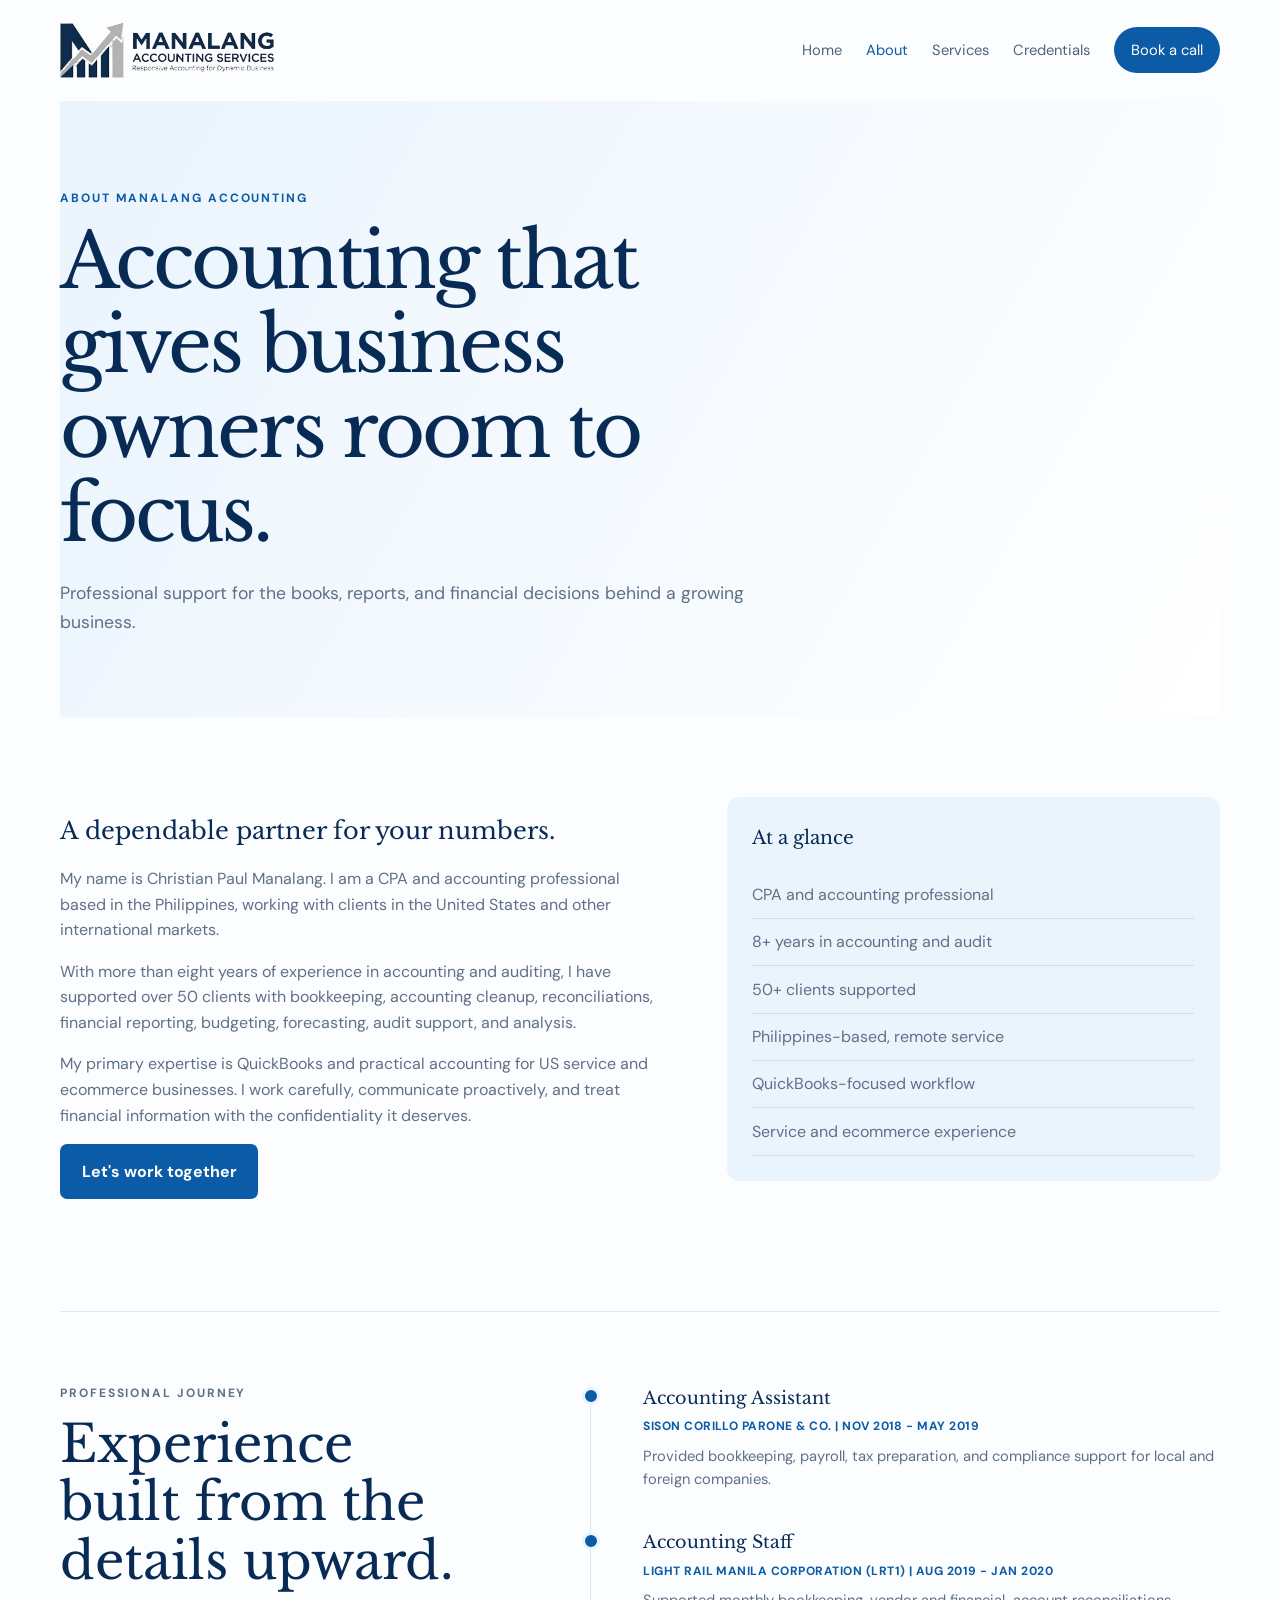
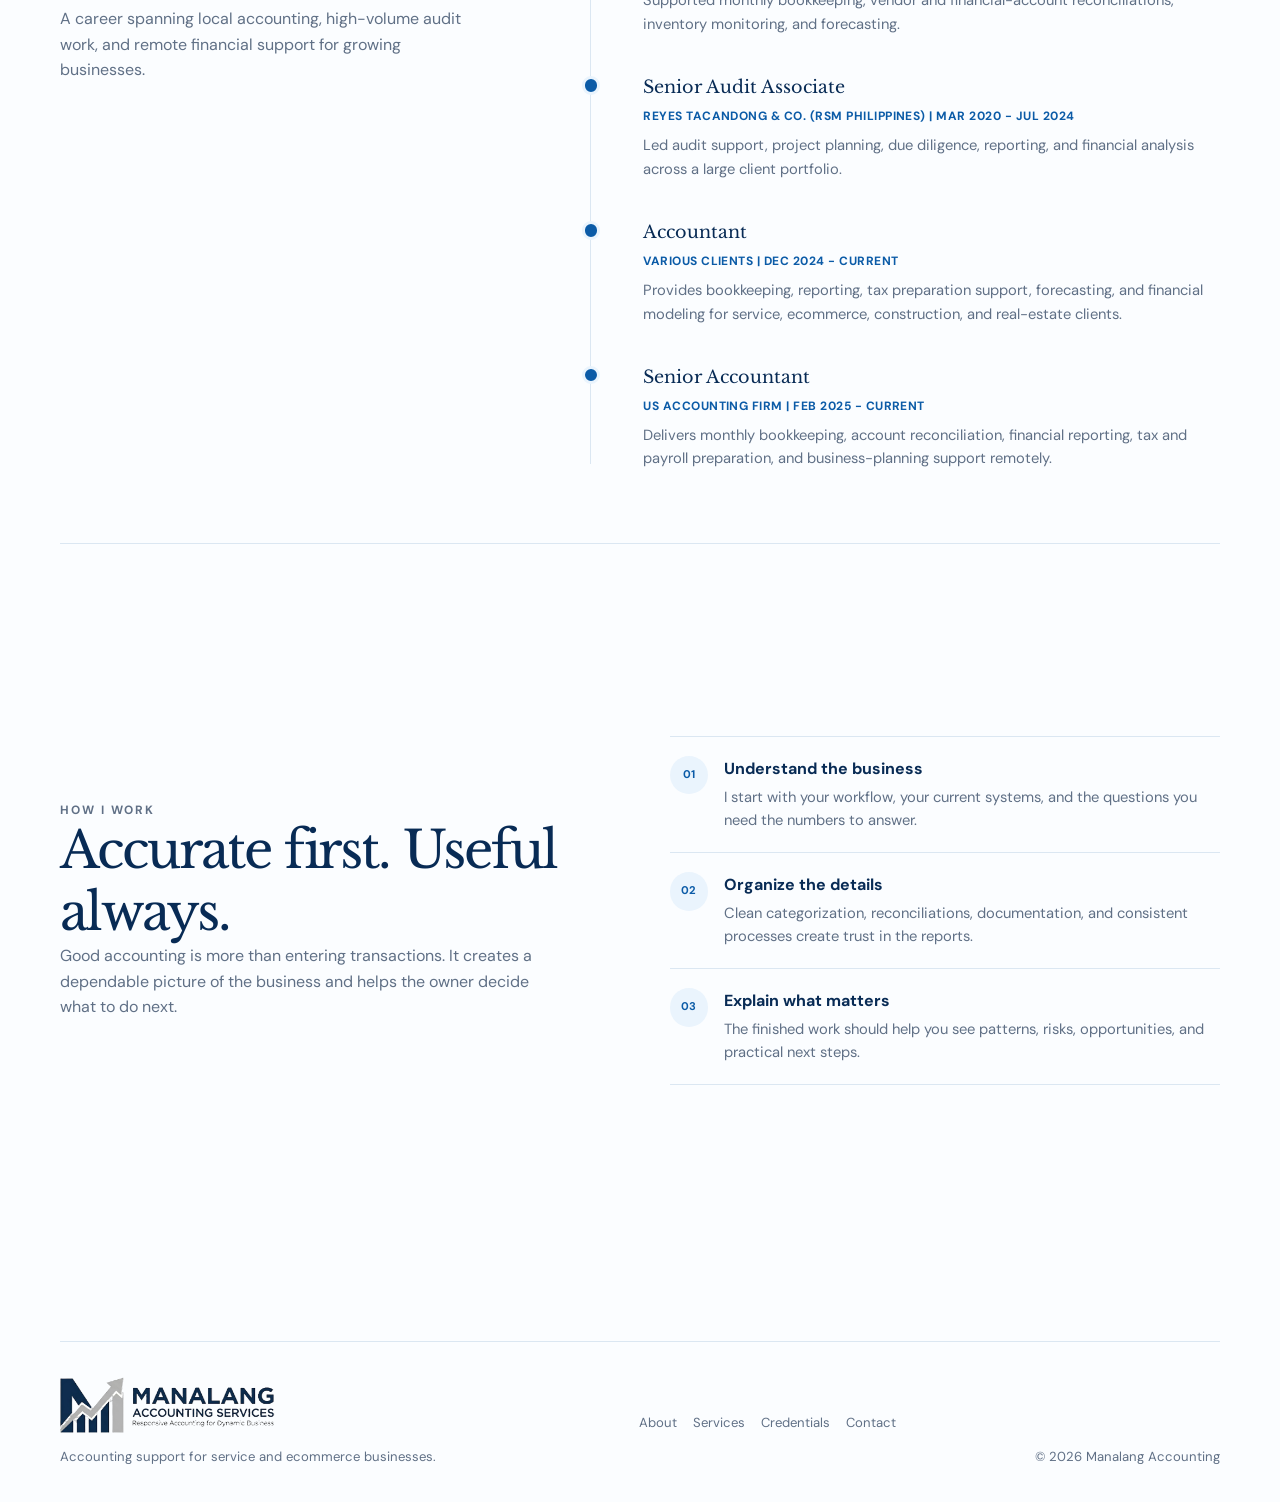
==== commit 092e3539: "Add booking page and update navigation links for improved user engagement" ====
--- a/about.html
+++ b/about.html
@@ -23,7 +23,7 @@
                 class="brand-mark">MA</span><span><strong>Manalang</strong><small>Accounting</small></span></a>
         <nav class="site-nav" aria-label="Main navigation"><a href="./index.html">Home</a><a class="active"
                 href="./about.html">About</a><a href="./services.html">Services</a><a
-                href="./credentials.html">Credentials</a><a class="nav-cta" href="./contact.html">Contact</a></nav>
+                href="./credentials.html">Credentials</a><a class="nav-cta" href="./booking.html">Book a call</a></nav>
     </header>
     <main>
         <section class="page-hero">
--- a/styles.css
+++ b/styles.css
@@ -56,27 +56,33 @@
 .brand {
     display: flex;
     align-items: center;
-    gap: .7rem;
+    position: relative;
+    width: min(19rem, 65vw);
+    height: 3.5rem;
     color: var(--navy)
 }
 
+.brand:before {
+    width: 100%;
+    height: 100%;
+    background: url("./assets/images/manalang-accounting-services-logo.png") left center/contain no-repeat;
+    content: ""
+}
+
 .brand-mark {
-    display: grid;
-    place-items: center;
-    width: 2.8rem;
-    height: 2.8rem;
-    border-radius: .7rem;
-    background: var(--navy);
-    color: white;
-    font-size: .82rem;
-    font-weight: 700;
-    letter-spacing: .04em
-}
-
-.brand strong,
-.brand small {
-    display: block;
-    line-height: 1.1
+    position: absolute;
+    width: 1px;
+    height: 1px;
+    overflow: hidden;
+    clip: rect(0 0 0 0)
+}
+
+.brand>span:last-child {
+    position: absolute;
+    width: 1px;
+    height: 1px;
+    overflow: hidden;
+    clip: rect(0 0 0 0)
 }
 
 .brand strong {
--- a/button-fix.css
+++ b/button-fix.css
@@ -1 +1 @@
-.site-nav .nav-cta{color:var(--white);transition:background-color .2s ease,color .2s ease,box-shadow .2s ease}.site-nav .nav-cta:hover,.site-nav .nav-cta:focus-visible{background:var(--navy);color:var(--white);box-shadow:0 0 0 3px rgba(11,91,167,.2);outline:none}.site-nav .nav-cta:focus-visible{box-shadow:0 0 0 3px var(--gold)}.site-nav .nav-cta{color:var(--white);transition:background-color .2s ease,color .2s ease,box-shadow .2s ease}.site-nav .nav-cta:hover,.site-nav .nav-cta:focus-visible{background:var(--navy);color:var(--white);box-shadow:0 0 0 3px rgba(11,91,167,.2);outline:none}.site-nav .nav-cta:focus-visible{box-shadow:0 0 0 3px var(--gold)}+.site-nav a.nav-cta,.site-nav a.nav-cta.active,.site-nav a.nav-cta:hover,.site-nav a.nav-cta:focus-visible{color:var(--white)}.site-nav a.nav-cta{transition:background-color .2s ease,color .2s ease,box-shadow .2s ease}.site-nav a.nav-cta:hover,.site-nav a.nav-cta:focus-visible{background:var(--navy);box-shadow:0 0 0 3px rgba(11,91,167,.2);outline:none}.site-nav a.nav-cta:focus-visible{box-shadow:0 0 0 3px var(--gold)}
--- a/timeline-facts.css
+++ b/timeline-facts.css
@@ -1 +1,8 @@
-.timeline-list .timeline-meta{margin:.1rem 0 .5rem;color:var(--blue);font-size:.75rem;font-weight:700;letter-spacing:.04em;text-transform:uppercase}+.timeline-list .timeline-meta {
+    margin: .1rem 0 .5rem;
+    color: var(--blue);
+    font-size: .75rem;
+    font-weight: 700;
+    letter-spacing: .04em;
+    text-transform: uppercase
+}
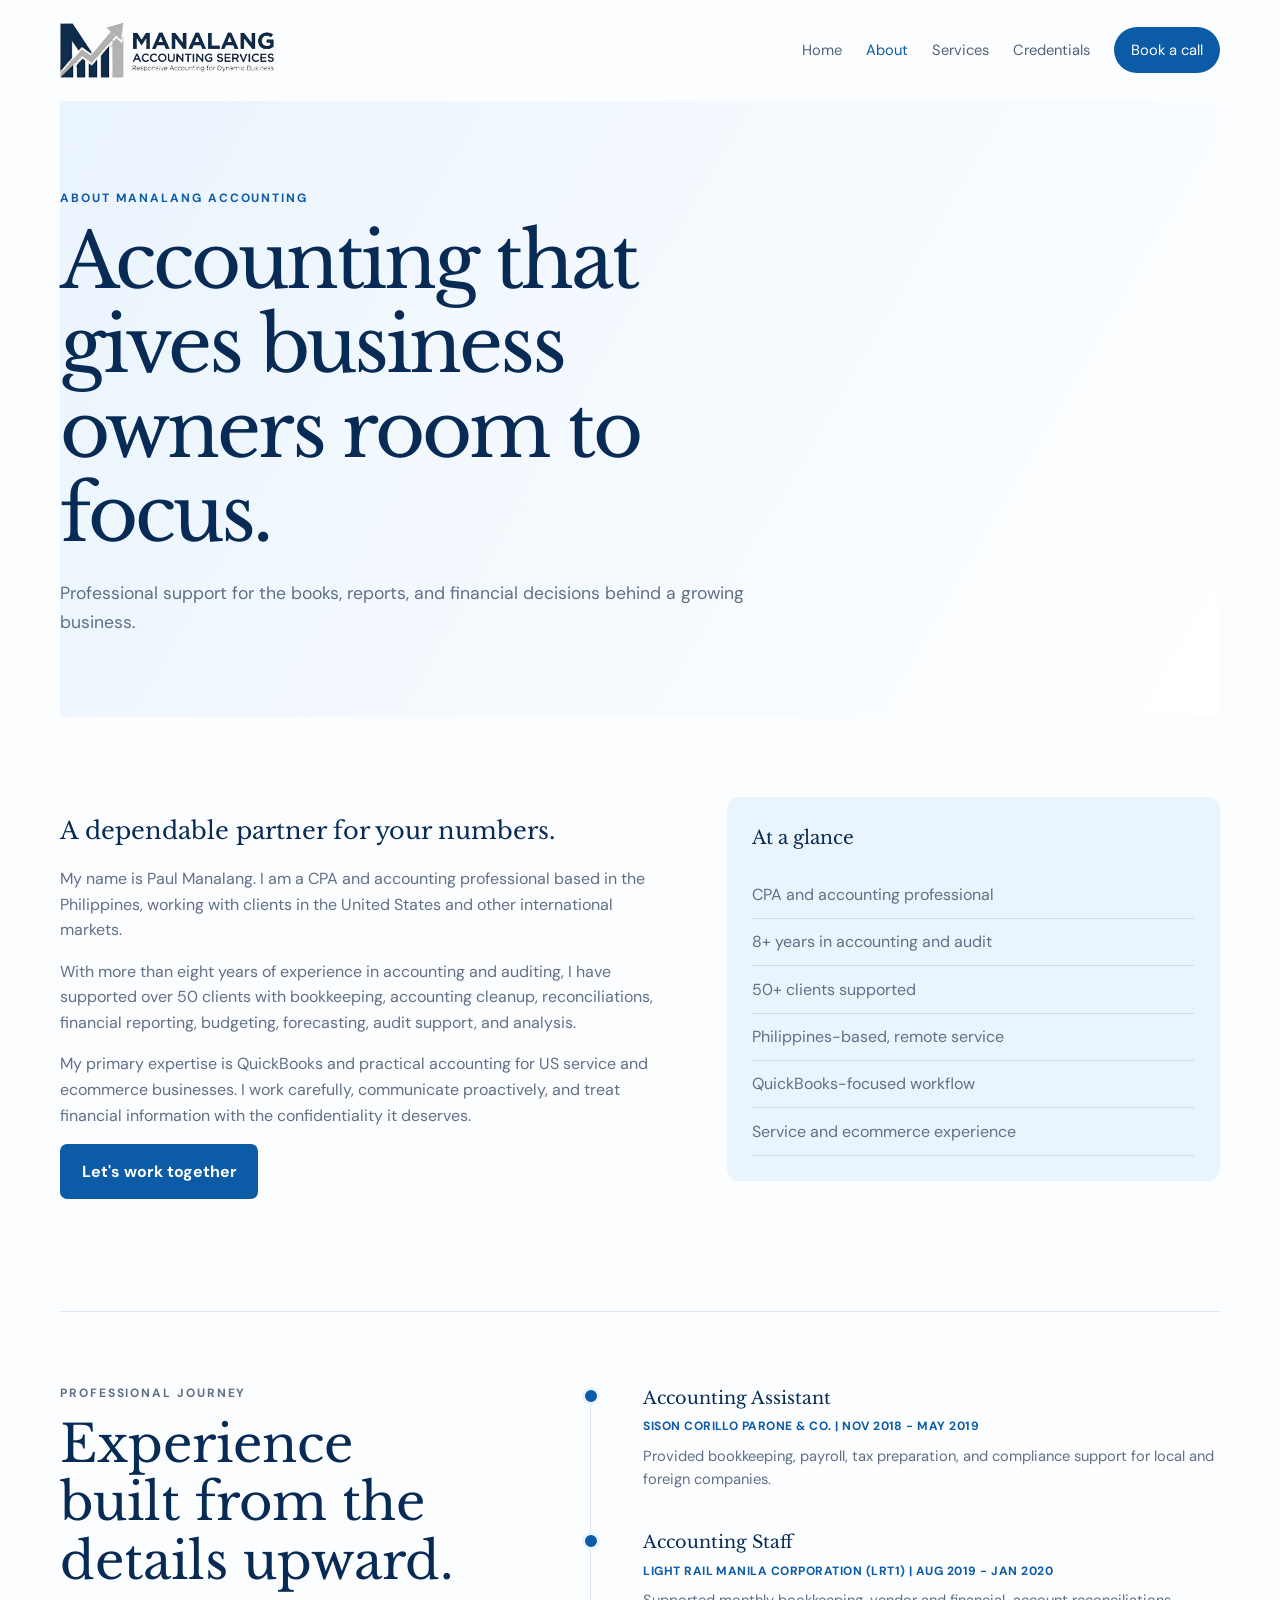
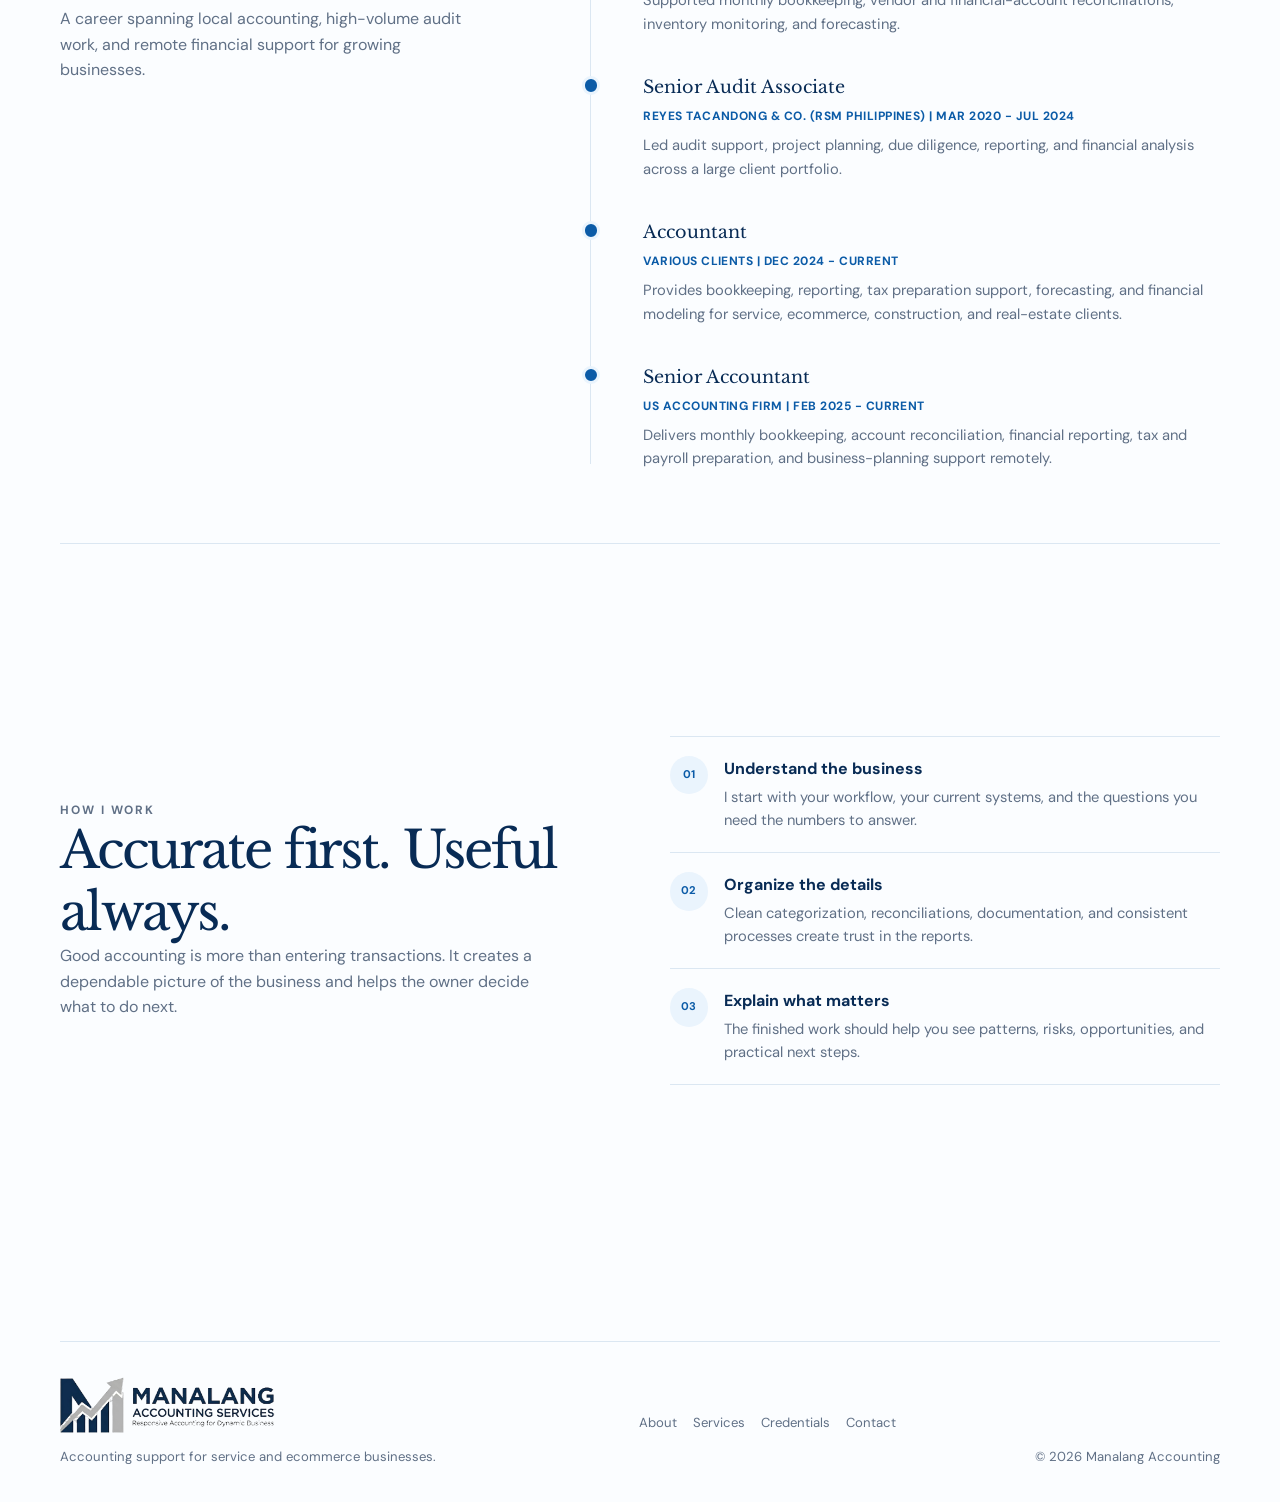
==== commit 34a933d0: "Update personal references and improve carousel functionality for enhanced user experience" ====
--- a/about.html
+++ b/about.html
@@ -5,7 +5,7 @@
     <meta charset="utf-8">
     <meta name="viewport" content="width=device-width, initial-scale=1">
     <meta name="description"
-        content="Learn about Christian Paul Manalang, a CPA and accounting professional serving businesses across the US and internationally.">
+        content="Learn about Paul Manalang, a CPA and accounting professional serving businesses across the US and internationally.">
     <title>About | Manalang Accounting</title>
     <link rel="preconnect" href="https://fonts.googleapis.com">
     <link rel="preconnect" href="https://fonts.gstatic.com" crossorigin>
@@ -35,7 +35,7 @@
             <div class="content-grid">
                 <div>
                     <h2>A dependable partner for your numbers.</h2>
-                    <p>My name is Christian Paul Manalang. I am a CPA and accounting professional based in the
+                    <p>My name is Paul Manalang. I am a CPA and accounting professional based in the
                         Philippines, working with clients in the United States and other international markets.</p>
                     <p>With more than eight years of experience in accounting and auditing, I have supported over 50
                         clients with bookkeeping, accounting cleanup, reconciliations, financial reporting, budgeting,
